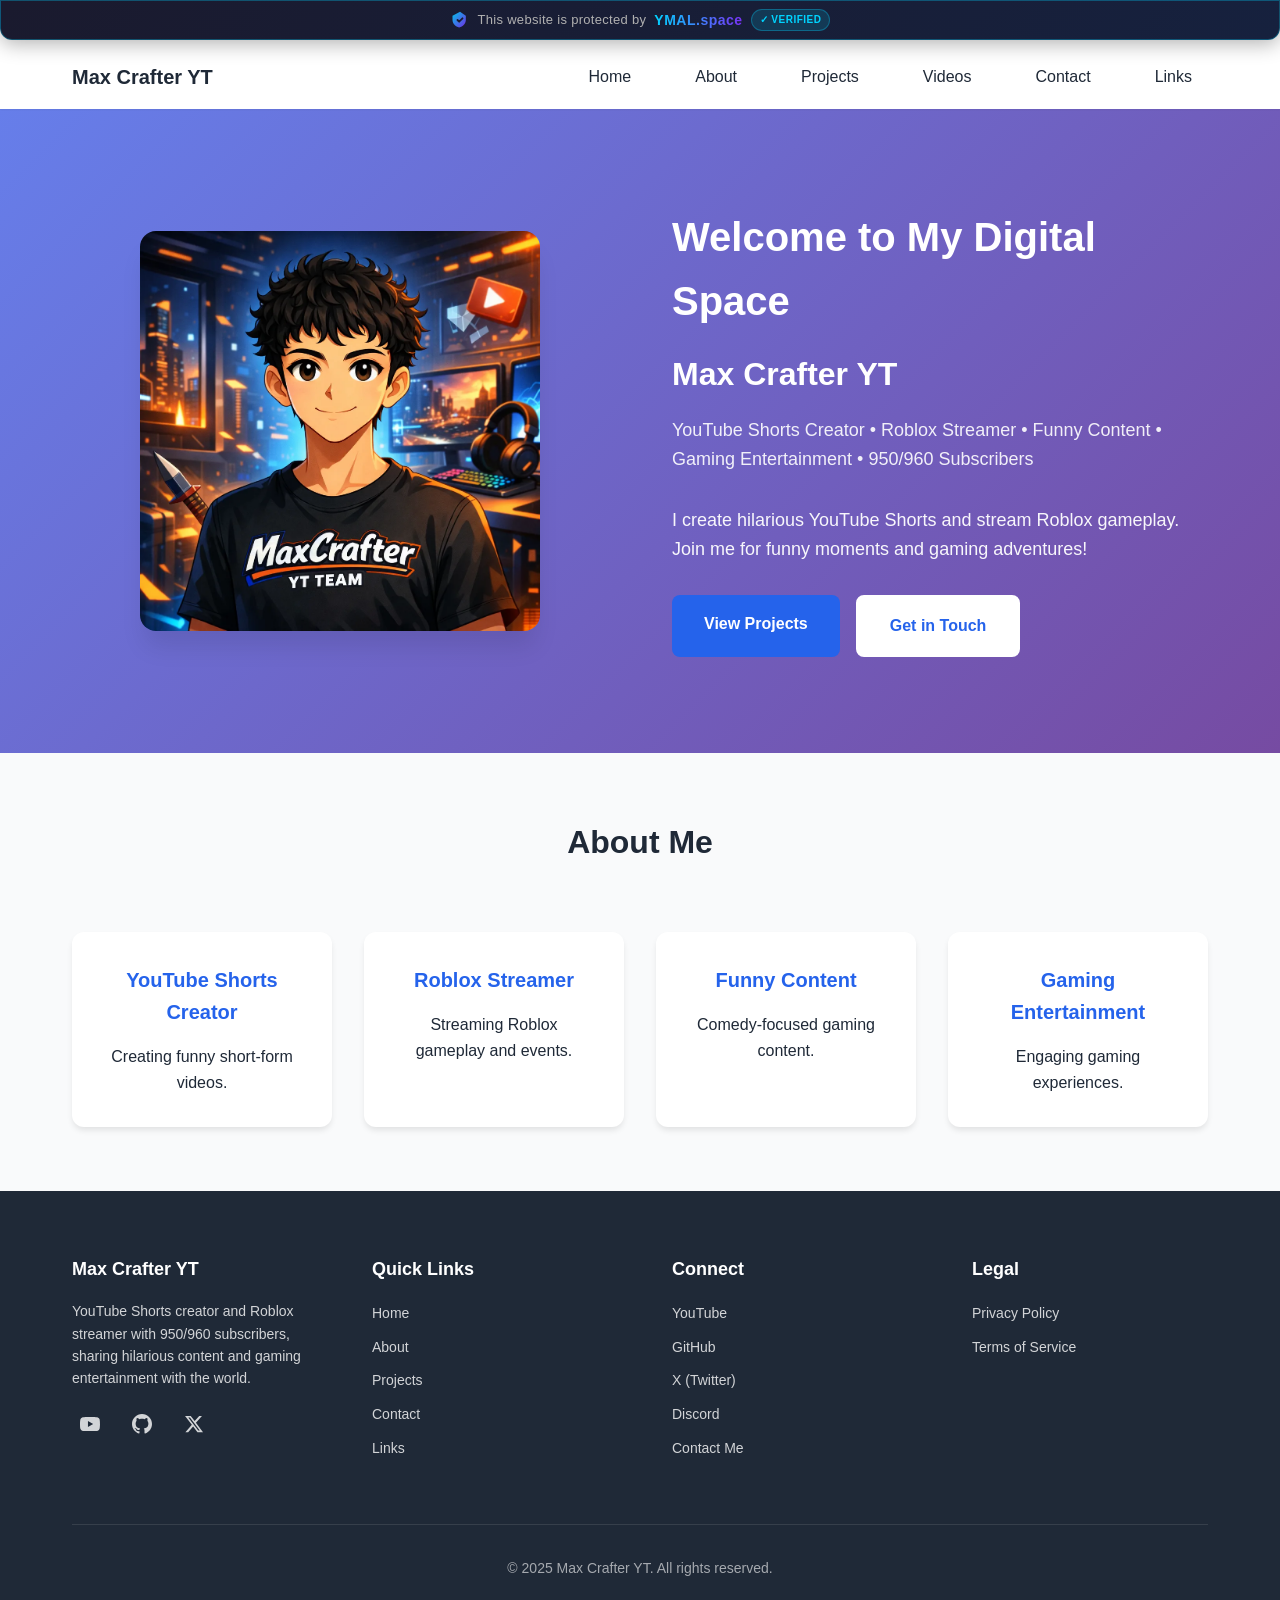
==== index.html @ dedc2a56 "Update index.html" ====
<!DOCTYPE html>
<html lang="en">
<head>
    <meta charset="UTF-8">
    <meta name="viewport" content="width=device-width, initial-scale=1.0">
    
    <title>Max Crafter YT - YouTube Shorts Creator & Roblox Streamer</title>
    <meta name="description" content="Max Crafter YT is a funny YouTube Shorts creator and Roblox streamer with 950/960 subscribers. Discover hilarious content, gaming streams, and digital entertainment.">
    <meta name="author" content="Max Crafter YT">
    <meta name="robots" content="index, follow">
    
    <link rel="canonical" href="https://maxyt2025.github.io/">
    
    <meta property="og:type" content="website">
    <meta property="og:url" content="https://maxyt2025.github.io/">
    <meta property="og:title" content="Max Crafter YT - YouTube Shorts Creator & Roblox Streamer">
    <meta property="og:description" content="Max Crafter YT is a funny YouTube Shorts creator and Roblox streamer with 950/960 subscribers. Discover hilarious content, gaming streams, and digital entertainment.">
    <meta property="og:image" content="https://maxyt2025.github.io/assets/profile.jpg">
    <meta property="og:image:width" content="1200">
    <meta property="og:image:height" content="630">
    <meta property="og:site_name" content="Max Crafter YT">
    
    <meta name="twitter:card" content="summary_large_image">
    <meta name="twitter:url" content="https://maxyt2025.github.io/">
    <meta name="twitter:title" content="Max Crafter YT - YouTube Shorts Creator & Roblox Streamer">
    <meta name="twitter:description" content="Max Crafter YT is a funny YouTube Shorts creator and Roblox streamer with 950/960 subscribers. Discover hilarious content, gaming streams, and digital entertainment.">
    <meta name="twitter:image" content="https://maxyt2025.github.io/assets/twitter-image.jpg">
    <meta name="twitter:site" content="@max-yt2025">
    
    <link rel="icon" type="image/x-icon" href="favicon/favicon.ico">
    <link rel="stylesheet" href="css/styles.css">

    <script async src="https://pagead2.googlesyndication.com/pagead/js/adsbygoogle.js?client=ca-pub-3309273645696464"
     crossorigin="anonymous"></script>
    
    <!-- YMAL Banner CSS -->
    <style>
        /* YMAL Banner Styles */
        .ymal-banner {
            background: linear-gradient(135deg, #1a1a2e 0%, #16213e 100%);
            border: 1px solid rgba(0, 212, 255, 0.3);
            border-radius: 0 0 12px 12px;
            padding: 8px 20px;
            display: flex;
            justify-content: center;
            align-items: center;
            gap: 8px;
            box-shadow: 0 4px 20px rgba(0, 0, 0, 0.3);
            backdrop-filter: blur(10px);
            width: 100%;
            position: fixed;
            top: 0;
            left: 0;
            z-index: 10000;
        }
        
        .ymal-banner:hover {
            border-color: rgba(0, 212, 255, 0.6);
            box-shadow: 0 4px 25px rgba(0, 212, 255, 0.15);
        }
        
        .shield-icon {
            width: 20px;
            height: 20px;
            flex-shrink: 0;
        }
        
        .banner-text {
            color: #b0b0b0;
            font-size: 13px;
            font-weight: 500;
            letter-spacing: 0.3px;
            white-space: nowrap;
        }
        
        .banner-brand {
            background: linear-gradient(90deg, #00d4ff, #7b2ff7);
            -webkit-background-clip: text;
            -webkit-text-fill-color: transparent;
            background-clip: text;
            font-weight: 700;
            font-size: 14px;
            letter-spacing: 0.5px;
            white-space: nowrap;
            cursor: pointer;
            text-decoration: none;
        }
        
        .banner-brand:hover {
            background: linear-gradient(90deg, #33ddff, #9b4fff);
            -webkit-background-clip: text;
            -webkit-text-fill-color: transparent;
            background-clip: text;
        }
        
        .verified-badge {
            background: rgba(0, 212, 255, 0.15);
            border: 1px solid rgba(0, 212, 255, 0.3);
            border-radius: 12px;
            padding: 2px 8px;
            font-size: 10px;
            color: #00d4ff;
            font-weight: 600;
            letter-spacing: 0.5px;
            white-space: nowrap;
        }
        
        /* Push body content down to make room for fixed banner */
        body {
            padding-top: 45px;
        }
        
        /* Responsive adjustments */
        @media (max-width: 480px) {
            .ymal-banner {
                padding: 6px 12px;
                gap: 6px;
                border-radius: 0 0 8px 8px;
            }
            .banner-text {
                font-size: 11px;
            }
            .banner-brand {
                font-size: 12px;
            }
            .verified-badge {
                font-size: 9px;
                padding: 2px 6px;
            }
            .shield-icon {
                width: 18px;
                height: 18px;
            }
            body {
                padding-top: 38px;
            }
        }
    </style>
</head>

<body>
    <!-- YMAL Banner -->
    <div class="ymal-banner">
        <!-- Shield Icon -->
        <svg class="shield-icon" viewBox="0 0 24 24" fill="none" xmlns="http://www.w3.org/2000/svg">
            <defs>
                <linearGradient id="shieldGrad" x1="0%" y1="0%" x2="100%" y2="100%">
                    <stop offset="0%" style="stop-color:#00d4ff;stop-opacity:1" />
                    <stop offset="100%" style="stop-color:#7b2ff7;stop-opacity:1" />
                </linearGradient>
            </defs>
            <path d="M12 2L3 7V12C3 16.4183 6.58172 20 11 21C15.4183 20 19 16.4183 19 12V7L12 2Z" 
                  fill="url(#shieldGrad)" opacity="0.9"/>
            <path d="M9 12L11 14L15 10" stroke="#1a1a2e" stroke-width="2.2" stroke-linecap="round" stroke-linejoin="round"/>
        </svg>
        
        <!-- Text -->
        <span class="banner-text">This website is protected by</span>
        
        <!-- Brand -->
        <a href="https://github.com/max-yt2025/portected-by-ymal-banner" target="_blank" class="banner-brand">
            YMAL.space
        </a>
        
        <!-- Verified Badge -->
        <span class="verified-badge">✓ VERIFIED</span>
    </div>
    
<nav class="navbar">
    <div class="container">
        <div class="nav-brand">
            <a href="/">Max Crafter YT</a>
        </div>

        <button class="nav-toggle" id="navToggle" aria-label="Toggle navigation">
            <span></span>
            <span></span>
            <span></span>
        </button>

        <ul class="nav-menu" id="navMenu">
            <li><a href="/" class="active">Home</a></li>
            <li><a href="/about.html">About</a></li>
            <li><a href="/projects.html">Projects</a></li>
            <li><a href="/videos.html">Videos</a></li>
            <li><a href="/contact.html">Contact</a></li>
            <li><a href="/links.html">Links</a></li>
        </ul>
    </div>
</nav>

<header class="hero">
    <div class="container">
        <div class="hero-content">
            <div class="hero-image">
                <img src="assets/profile.jpg" alt="Max Crafter YT Profile" width="400" height="400">
            </div>

            <div class="hero-text">
                <h1>Welcome to My Digital Space</h1>
                <h2>Max Crafter YT</h2>
                <p class="hero-tagline">YouTube Shorts Creator • Roblox Streamer • Funny Content • Gaming Entertainment • 950/960 Subscribers</p>
                <p class="hero-description">
                    I create hilarious YouTube Shorts and stream Roblox gameplay. Join me for funny moments and gaming adventures!
                </p>

                <div class="hero-buttons">
                    <a href="/projects.html" class="btn btn-primary">View Projects</a>
                    <a href="/contact.html" class="btn btn-secondary">Get in Touch</a>
                </div>
            </div>
        </div>
    </div>
</header>

<!-- About Preview Section -->
<section class="section about-preview">
    <div class="container">
        <h2>About Me</h2>

        <div class="about-grid">
            <div class="about-card">
                <h3>YouTube Shorts Creator</h3>
                <p>Creating funny short-form videos.</p>
            </div>

            <div class="about-card">
                <h3>Roblox Streamer</h3>
                <p>Streaming Roblox gameplay and events.</p>
            </div>

            <div class="about-card">
                <h3>Funny Content</h3>
                <p>Comedy-focused gaming content.</p>
            </div>

            <div class="about-card">
                <h3>Gaming Entertainment</h3>
                <p>Engaging gaming experiences.</p>
            </div>
        </div>
    </div>
</section>

    <audio id="bgmusic" loop>
    <source src="music.mp3" type="audio/mpeg">
     </audio>
    
    <!-- Footer -->
    <footer class="footer">
        <div class="container">
            <div class="footer-content">
                <div class="footer-section">
                    <h4>Max Crafter YT</h4>
                    <p>YouTube Shorts creator and Roblox streamer with 950/960 subscribers, sharing hilarious content and gaming entertainment with the world.</p>
                    <div class="footer-social">
                        <a href="https://youtube.com/@max-yt2025" target="_blank" rel="noopener noreferrer" aria-label="YouTube">
                            <svg viewBox="0 0 24 24" width="20" height="20" fill="currentColor">
                                <path d="M23.498 6.186a3.016 3.016 0 0 0-2.122-2.136C19.505 3.545 12 3.545 12 3.545s-7.505 0-9.377.505A3.017 3.017 0 0 0 .502 6.186C0 8.07 0 12 0 12s0 3.93.502 5.814a3.016 3.016 0 0 0 2.122 2.136c1.871.505 9.376.505 9.376.505s7.505 0 9.377-.505a3.015 3.015 0 0 0 2.122-2.136C24 15.93 24 12 24 12s0-3.93-.502-5.814zM9.545 15.568V8.432L15.818 12l-6.273 3.568z"/>
                            </svg>
                        </a>
                        <a href="https://github.com/max-yt2025" target="_blank" rel="noopener noreferrer" aria-label="GitHub">
                            <svg viewBox="0 0 24 24" width="20" height="20" fill="currentColor">
                                <path d="M12 0c-6.626 0-12 5.373-12 12 0 5.302 3.438 9.8 8.207 11.387.599.111.793-.261.793-.577v-2.234c-3.338.726-4.033-1.416-4.033-1.416-.546-1.387-1.333-1.756-1.333-1.756-1.089-.745.083-.729.083-.729 1.205.084 1.839 1.237 1.839 1.237 1.07 1.834 2.807 1.304 3.492.997.107-.775.418-1.305.762-1.604-2.665-.305-5.467-1.334-5.467-5.931 0-1.311.469-2.381 1.236-3.221-.124-.303-.535-1.524.117-3.176 0 0 1.008-.322 3.301 1.23.957-.266 1.983-.399 3.003-.404 1.02.005 2.047.138 3.006.404 2.291-1.552 3.297-1.23 3.297-1.23.653 1.653.242 2.874.118 3.176.77.84 1.235 1.911 1.235 3.221 0 4.609-2.807 5.624-5.479 5.921.43.372.823 1.102.823 2.222v3.293c0 .319.192.694.801.576 4.765-1.589 8.199-6.086 8.199-11.386 0-6.627-5.373-12-12-12z"/>
                            </svg>
                        </a>
                        <a href="https://twitter.com/max-yt2025" target="_blank" rel="noopener noreferrer" aria-label="X (Twitter)">
                            <svg viewBox="0 0 24 24" width="20" height="20" fill="currentColor">
                                <path d="M18.244 2.25h3.308l-7.227 8.26 8.502 11.24H16.17l-5.214-6.817L4.99 21.75H1.68l7.73-8.835L1.254 2.25H8.08l4.713 6.231zm-1.161 17.52h1.833L7.084 4.126H5.117z"/>
                            </svg>
                        </a>
                    </div>
                </div>
                <div class="footer-section">
                    <h4>Quick Links</h4>
                    <ul>
                        <li><a href="/">Home</a></li>
                        <li><a href="/about.html">About</a></li>
                        <li><a href="/projects.html">Projects</a></li>
                        <li><a href="/contact.html">Contact</a></li>
                        <li><a href="/links.html">Links</a></li>
                    </ul>
                </div>
                <div class="footer-section">
                    <h4>Connect</h4>
                    <ul>
                        <li><a href="https://youtube.com/@max-yt2025" target="_blank" rel="noopener noreferrer">YouTube</a></li>
                        <li><a href="https://github.com/max-yt2025" target="_blank" rel="noopener noreferrer">GitHub</a></li>
                        <li><a href="https://twitter.com/max_yt2025" target="_blank" rel="noopener noreferrer">X (Twitter)</a></li>
                        <li><a href="/discord.html" target="_blank" rel="noopener noreferrer">Discord</a></li>
                        <li><a href="/contact.html">Contact Me</a></li>
                    </ul>
                </div>
                <div class="footer-section">
                    <h4>Legal</h4>
                    <ul>
                        <li><a href="/privacy.html">Privacy Policy</a></li>
                        <li><a href="/terms.html">Terms of Service</a></li>
                    </ul>
                </div>
            </div>
            <div class="footer-bottom">
                <p>&copy; 2025 Max Crafter YT. All rights reserved.</p>
            </div>
        </div>
    </footer>

<script src="js/script.js"></script>
    <script>
document.addEventListener("click", () => {
    document.getElementById("bgmusic").play();
}, { once: true });
</script>

</body>
</html>
---- css/styles.css ----
/* ===================================
   CSS Reset and Base Styles
   =================================== */

* {
    margin: 0;
    padding: 0;
    box-sizing: border-box;
}

:root {
    /* Color Palette */
    --primary-color: #2563eb;
    --primary-dark: #1e40af;
    --secondary-color: #10b981;
    --accent-color: #f59e0b;
    --text-dark: #1f2937;
    --text-light: #6b7280;
    --text-white: #ffffff;
    --bg-light: #f9fafb;
    --bg-white: #ffffff;
    --border-color: #e5e7eb;
    --shadow-sm: 0 1px 2px 0 rgba(0, 0, 0, 0.05);
    --shadow-md: 0 4px 6px -1px rgba(0, 0, 0, 0.1);
    --shadow-lg: 0 10px 15px -3px rgba(0, 0, 0, 0.1);
    --shadow-xl: 0 20px 25px -5px rgba(0, 0, 0, 0.1);
    
    /* Spacing */
    --container-width: 1200px;
    --spacing-xs: 0.5rem;
    --spacing-sm: 1rem;
    --spacing-md: 2rem;
    --spacing-lg: 4rem;
    --spacing-xl: 6rem;
    
    /* Typography */
    --font-family: -apple-system, BlinkMacSystemFont, 'Segoe UI', Roboto, 'Helvetica Neue', Arial, sans-serif;
    --font-size-sm: 0.875rem;
    --font-size-base: 1rem;
    --font-size-lg: 1.125rem;
    --font-size-xl: 1.25rem;
    --font-size-2xl: 1.5rem;
    --font-size-3xl: 2rem;
    --font-size-4xl: 2.5rem;
    
    /* Border Radius */
    --radius-sm: 0.375rem;
    --radius-md: 0.5rem;
    --radius-lg: 0.75rem;
    --radius-xl: 1rem;
    
    /* Transitions */
    --transition-fast: 0.15s ease;
    --transition-base: 0.3s ease;
    --transition-slow: 0.5s ease;
}

html {
    scroll-behavior: smooth;
}

body {
    font-family: var(--font-family);
    font-size: var(--font-size-base);
    line-height: 1.6;
    color: var(--text-dark);
    background-color: var(--bg-white);
}

img {
    max-width: 100%;
    height: auto;
    display: block;
}

a {
    color: var(--primary-color);
    text-decoration: none;
    transition: color var(--transition-fast);
}

a:hover {
    color: var(--primary-dark);
}

ul {
    list-style: none;
}

/* ===================================
   Layout & Container
   =================================== */

.container {
    width: 100%;
    max-width: var(--container-width);
    margin: 0 auto;
    padding: 0 var(--spacing-md);
}

/* ===================================
   Navigation
   =================================== */

.navbar {
    background-color: var(--bg-white);
    box-shadow: var(--shadow-sm);
    position: sticky;
    top: 0;
    z-index: 1000;
}

.navbar .container {
    display: flex;
    justify-content: space-between;
    align-items: center;
    padding: var(--spacing-sm) var(--spacing-md);
}

.nav-brand a {
    font-size: var(--font-size-xl);
    font-weight: 700;
    color: var(--text-dark);
    transition: color var(--transition-fast);
}

.nav-brand a:hover {
    color: var(--primary-color);
}

.nav-menu {
    display: flex;
    gap: var(--spacing-md);
    align-items: center;
}

.nav-menu a {
    color: var(--text-dark);
    font-weight: 500;
    padding: var(--spacing-xs) var(--spacing-sm);
    border-radius: var(--radius-sm);
    transition: all var(--transition-fast);
}

.nav-menu a:hover,
.nav-menu a.active {
    color: var(--primary-color);
    background-color: var(--bg-light);
}

.nav-toggle {
    display: none;
    flex-direction: column;
    gap: 4px;
    background: none;
    border: none;
    cursor: pointer;
    padding: var(--spacing-xs);
}

.nav-toggle span {
    width: 24px;
    height: 2px;
    background-color: var(--text-dark);
    transition: all var(--transition-base);
}

/* ===================================
   Hero Section
   =================================== */

.hero {
    background: linear-gradient(135deg, #667eea 0%, #764ba2 100%);
    color: var(--text-white);
    padding: var(--spacing-xl) 0;
}

.hero-content {
    display: grid;
    grid-template-columns: 1fr 1fr;
    gap: var(--spacing-lg);
    align-items: center;
}

.hero-image img {
    border-radius: var(--radius-xl);
    box-shadow: var(--shadow-xl);
    margin: 0 auto;
}

.hero-text h1 {
    font-size: var(--font-size-4xl);
    margin-bottom: var(--spacing-sm);
    font-weight: 800;
}

.hero-text h2 {
    font-size: var(--font-size-3xl);
    margin-bottom: var(--spacing-sm);
    font-weight: 600;
}

.hero-tagline {
    font-size: var(--font-size-lg);
    margin-bottom: var(--spacing-md);
    opacity: 0.9;
}

.hero-description {
    font-size: var(--font-size-lg);
    margin-bottom: var(--spacing-md);
    opacity: 0.95;
}

.hero-social {
    display: flex;
    gap: var(--spacing-sm);
    margin-bottom: var(--spacing-md);
}

.hero-social a {
    color: var(--text-white);
    background-color: rgba(255, 255, 255, 0.2);
    padding: var(--spacing-sm);
    border-radius: var(--radius-md);
    transition: all var(--transition-fast);
}

.hero-social a:hover {
    background-color: rgba(255, 255, 255, 0.3);
    transform: translateY(-2px);
}

.hero-buttons {
    display: flex;
    gap: var(--spacing-sm);
}

/* ===================================
   Buttons
   =================================== */

.btn {
    display: inline-block;
    padding: var(--spacing-sm) var(--spacing-md);
    font-size: var(--font-size-base);
    font-weight: 600;
    text-align: center;
    border: none;
    border-radius: var(--radius-md);
    cursor: pointer;
    transition: all var(--transition-fast);
}

.btn-primary {
    background-color: var(--primary-color);
    color: var(--text-white);
}

.btn-primary:hover {
    background-color: var(--primary-dark);
    transform: translateY(-2px);
    box-shadow: var(--shadow-md);
}

.btn-secondary {
    background-color: var(--text-white);
    color: var(--primary-color);
    border: 2px solid var(--text-white);
}

.btn-secondary:hover {
    background-color: rgba(255, 255, 255, 0.1);
    color: var(--text-white);
}

.btn-outline {
    background-color: transparent;
    color: var(--primary-color);
    border: 2px solid var(--primary-color);
}

.btn-outline:hover {
    background-color: var(--primary-color);
    color: var(--text-white);
}

/* ===================================
   Sections
   =================================== */

.section {
    padding: var(--spacing-lg) 0;
}

.section:nth-child(even) {
    background-color: var(--bg-light);
}

.section h2 {
    font-size: var(--font-size-3xl);
    text-align: center;
    margin-bottom: var(--spacing-lg);
    font-weight: 700;
}

.section-footer {
    text-align: center;
    margin-top: var(--spacing-lg);
}

/* ===================================
   About Preview
   =================================== */

.about-grid {
    display: grid;
    grid-template-columns: repeat(auto-fit, minmax(250px, 1fr));
    gap: var(--spacing-md);
}

.about-card {
    background-color: var(--bg-white);
    padding: var(--spacing-md);
    border-radius: var(--radius-lg);
    box-shadow: var(--shadow-md);
    text-align: center;
    transition: transform var(--transition-base);
}

.about-card:hover {
    transform: translateY(-4px);
    box-shadow: var(--shadow-lg);
}

.about-card h3 {
    font-size: var(--font-size-xl);
    margin-bottom: var(--spacing-sm);
    color: var(--primary-color);
}

/* ===================================
   Featured Projects
   =================================== */

.projects-grid {
    display: grid;
    grid-template-columns: repeat(auto-fit, minmax(300px, 1fr));
    gap: var(--spacing-md);
}

.project-card {
    background-color: var(--bg-white);
    border-radius: var(--radius-lg);
    overflow: hidden;
    box-shadow: var(--shadow-md);
    transition: transform var(--transition-base);
}

.project-card:hover {
    transform: translateY(-4px);
    box-shadow: var(--shadow-lg);
}

.project-image {
    height: 200px;
    overflow: hidden;
}

.project-image img {
    width: 100%;
    height: 100%;
    object-fit: cover;
}

.project-content {
    padding: var(--spacing-md);
}

.project-content h3 {
    font-size: var(--font-size-xl);
    margin-bottom: var(--spacing-sm);
    color: var(--text-dark);
}

.project-content p {
    color: var(--text-light);
    margin-bottom: var(--spacing-sm);
}

.project-tags {
    display: flex;
    flex-wrap: wrap;
    gap: var(--spacing-xs);
    margin-bottom: var(--spacing-sm);
}

.tag {
    background-color: var(--bg-light);
    color: var(--text-dark);
    padding: var(--spacing-xs) var(--spacing-sm);
    border-radius: var(--radius-sm);
    font-size: var(--font-size-sm);
    font-weight: 500;
}

.project-link {
    color: var(--primary-color);
    font-weight: 600;
    font-size: var(--font-size-sm);
}

.project-link:hover {
    color: var(--primary-dark);
}

.project-links {
    display: flex;
    gap: var(--spacing-sm);
    margin-top: var(--spacing-sm);
}

.project-links .btn {
    flex: 1;
    padding: var(--spacing-xs) var(--spacing-sm);
    font-size: var(--font-size-sm);
}

/* ===================================
   Latest Content
   =================================== */

.content-grid {
    display: grid;
    grid-template-columns: repeat(auto-fit, minmax(300px, 1fr));
    gap: var(--spacing-md);
}

.content-card {
    background-color: var(--bg-white);
    border-radius: var(--radius-lg);
    overflow: hidden;
    box-shadow: var(--shadow-md);
    transition: transform var(--transition-base);
}

.content-card:hover {
    transform: translateY(-4px);
    box-shadow: var(--shadow-lg);
}

.content-thumbnail {
    height: 180px;
    overflow: hidden;
}

.content-thumbnail img {
    width: 100%;
    height: 100%;
    object-fit: cover;
}

.content-info {
    padding: var(--spacing-md);
}

.content-type {
    display: inline-block;
    background-color: var(--primary-color);
    color: var(--text-white);
    padding: var(--spacing-xs) var(--spacing-sm);
    border-radius: var(--radius-sm);
    font-size: var(--font-size-sm);
    font-weight: 600;
    margin-bottom: var(--spacing-sm);
}

.content-info h3 {
    font-size: var(--font-size-lg);
    margin-bottom: var(--spacing-xs);
    color: var(--text-dark);
}

.content-info p {
    color: var(--text-light);
    margin-bottom: var(--spacing-sm);
    font-size: var(--font-size-sm);
}

.content-link {
    color: var(--primary-color);
    font-weight: 600;
    font-size: var(--font-size-sm);
}

/* ===================================
   Page Header
   =================================== */

.page-header {
    background: linear-gradient(135deg, #667eea 0%, #764ba2 100%);
    color: var(--text-white);
    text-align: center;
    padding: var(--spacing-lg) 0;
}

.page-header h1 {
    font-size: var(--font-size-4xl);
    margin-bottom: var(--spacing-sm);
    font-weight: 800;
}

.page-header p {
    font-size: var(--font-size-lg);
    opacity: 0.9;
}

/* ===================================
   About Page
   =================================== */

.about-layout {
    display: grid;
    grid-template-columns: 300px 1fr;
    gap: var(--spacing-lg);
}

.about-sidebar {
    display: flex;
    flex-direction: column;
    gap: var(--spacing-md);
}

.profile-card {
    background-color: var(--bg-white);
    padding: var(--spacing-md);
    border-radius: var(--radius-lg);
    box-shadow: var(--shadow-md);
    text-align: center;
}

.profile-card img {
    border-radius: var(--radius-lg);
    margin: 0 auto var(--spacing-sm);
}

.profile-card h2 {
    font-size: var(--font-size-2xl);
    margin-bottom: var(--spacing-xs);
}

.username {
    color: var(--text-light);
    font-size: var(--font-size-base);
    margin-bottom: var(--spacing-sm);
}

.profile-social {
    display: flex;
    justify-content: center;
    gap: var(--spacing-sm);
}

.profile-social a {
    color: var(--text-dark);
    padding: var(--spacing-sm);
    border-radius: var(--radius-sm);
    transition: all var(--transition-fast);
}

.profile-social a:hover {
    background-color: var(--bg-light);
    color: var(--primary-color);
}

.info-card {
    background-color: var(--bg-white);
    padding: var(--spacing-md);
    border-radius: var(--radius-lg);
    box-shadow: var(--shadow-md);
}

.info-card h3 {
    font-size: var(--font-size-lg);
    margin-bottom: var(--spacing-sm);
    color: var(--primary-color);
}

.info-card ul li {
    padding: var(--spacing-xs) 0;
    border-bottom: 1px solid var(--border-color);
}

.info-card ul li:last-child {
    border-bottom: none;
}

.about-main {
    display: flex;
    flex-direction: column;
    gap: var(--spacing-lg);
}

.about-block h2 {
    font-size: var(--font-size-2xl);
    margin-bottom: var(--spacing-md);
    color: var(--text-dark);
}

.about-block p {
    color: var(--text-light);
    margin-bottom: var(--spacing-sm);
    line-height: 1.8;
}

.roles-grid {
    display: grid;
    grid-template-columns: repeat(auto-fit, minmax(250px, 1fr));
    gap: var(--spacing-md);
}

.role-item {
    background-color: var(--bg-white);
    padding: var(--spacing-md);
    border-radius: var(--radius-lg);
    box-shadow: var(--shadow-sm);
    border-left: 4px solid var(--primary-color);
}

.role-item h3 {
    font-size: var(--font-size-lg);
    margin-bottom: var(--spacing-sm);
    color: var(--text-dark);
}

.role-item p {
    color: var(--text-light);
    font-size: var(--font-size-sm);
}

.skills-section {
    display: flex;
    flex-direction: column;
    gap: var(--spacing-md);
}

.skills-section h3 {
    font-size: var(--font-size-lg);
    margin-bottom: var(--spacing-sm);
    color: var(--text-dark);
}

.skill-tags {
    display: flex;
    flex-wrap: wrap;
    gap: var(--spacing-xs);
}

.skill-tag {
    background-color: var(--bg-light);
    color: var(--text-dark);
    padding: var(--spacing-xs) var(--spacing-sm);
    border-radius: var(--radius-sm);
    font-size: var(--font-size-sm);
    font-weight: 500;
}

.values-grid {
    display: grid;
    grid-template-columns: repeat(auto-fit, minmax(250px, 1fr));
    gap: var(--spacing-md);
}

.value-item {
    background-color: var(--bg-white);
    padding: var(--spacing-md);
    border-radius: var(--radius-lg);
    box-shadow: var(--shadow-sm);
}

.value-item h3 {
    font-size: var(--font-size-lg);
    margin-bottom: var(--spacing-sm);
    color: var(--primary-color);
}

.value-item p {
    color: var(--text-light);
    font-size: var(--font-size-sm);
}

.cta-buttons {
    display: flex;
    gap: var(--spacing-sm);
}

/* ===================================
   Projects Page
   =================================== */

.filter-section {
    background-color: var(--bg-white);
    padding-bottom: 0;
}

.filter-buttons {
    display: flex;
    justify-content: center;
    gap: var(--spacing-sm);
    flex-wrap: wrap;
}

.filter-btn {
    padding: var(--spacing-sm) var(--spacing-md);
    font-size: var(--font-size-base);
    font-weight: 500;
    background-color: var(--bg-light);
    color: var(--text-dark);
    border: none;
    border-radius: var(--radius-md);
    cursor: pointer;
    transition: all var(--transition-fast);
}

.filter-btn:hover,
.filter-btn.active {
    background-color: var(--primary-color);
    color: var(--text-white);
}

/* ===================================
   Contact Page
   =================================== */

.contact-layout {
    display: grid;
    grid-template-columns: 1fr 1fr;
    gap: var(--spacing-lg);
}

.contact-info {
    background-color: var(--bg-white);
    padding: var(--spacing-md);
    border-radius: var(--radius-lg);
    box-shadow: var(--shadow-md);
}

.contact-info h2 {
    font-size: var(--font-size-2xl);
    margin-bottom: var(--spacing-md);
    color: var(--text-dark);
}

.contact-info p {
    color: var(--text-light);
    margin-bottom: var(--spacing-md);
}

.contact-methods {
    display: flex;
    flex-direction: column;
    gap: var(--spacing-md);
    margin-bottom: var(--spacing-md);
}

.contact-method {
    display: flex;
    gap: var(--spacing-sm);
    align-items: center;
}

.contact-icon {
    background-color: var(--primary-color);
    color: var(--text-white);
    padding: var(--spacing-sm);
    border-radius: var(--radius-md);
    display: flex;
    align-items: center;
    justify-content: center;
}

.contact-details h3 {
    font-size: var(--font-size-base);
    margin-bottom: var(--spacing-xs);
    color: var(--text-dark);
}

.contact-details p {
    margin-bottom: 0;
}

.response-time {
    background-color: var(--bg-light);
    padding: var(--spacing-sm);
    border-radius: var(--radius-md);
}

.response-time h3 {
    font-size: var(--font-size-base);
    margin-bottom: var(--spacing-xs);
    color: var(--text-dark);
}

.response-time p {
    margin-bottom: 0;
    font-size: var(--font-size-sm);
}

.contact-form-wrapper {
    background-color: var(--bg-white);
    padding: var(--spacing-md);
    border-radius: var(--radius-lg);
    box-shadow: var(--shadow-md);
}

.contact-form-wrapper h2 {
    font-size: var(--font-size-2xl);
    margin-bottom: var(--spacing-md);
    color: var(--text-dark);
}

.contact-form {
    display: flex;
    flex-direction: column;
    gap: var(--spacing-sm);
}

.form-group {
    display: flex;
    flex-direction: column;
}

.form-group label {
    font-size: var(--font-size-sm);
    font-weight: 600;
    margin-bottom: var(--spacing-xs);
    color: var(--text-dark);
}

.form-group input,
.form-group select,
.form-group textarea {
    padding: var(--spacing-sm);
    border: 1px solid var(--border-color);
    border-radius: var(--radius-md);
    font-size: var(--font-size-base);
    font-family: inherit;
    transition: border-color var(--transition-fast);
}

.form-group input:focus,
.form-group select:focus,
.form-group textarea:focus {
    outline: none;
    border-color: var(--primary-color);
}

.checkbox-group {
    flex-direction: row;
    align-items: flex-start;
    gap: var(--spacing-xs);
}

.checkbox-group input[type="checkbox"] {
    margin-top: 4px;
}

.checkbox-group label {
    margin-bottom: 0;
    font-weight: 400;
}

.form-status {
    margin-top: var(--spacing-sm);
    padding: var(--spacing-sm);
    border-radius: var(--radius-md);
    font-weight: 500;
    display: none;
}

.form-status.success {
    background-color: #d1fae5;
    color: #065f46;
    display: block;
}

.form-status.error {
    background-color: #fee2e2;
    color: #991b1b;
    display: block;
}

/* ===================================
   Social Section
   =================================== */

.social-section {
    background-color: var(--bg-white);
}

.social-links-grid {
    display: grid;
    grid-template-columns: repeat(auto-fit, minmax(250px, 1fr));
    gap: var(--spacing-md);
}

.social-card {
    background-color: var(--bg-white);
    padding: var(--spacing-lg);
    border-radius: var(--radius-lg);
    box-shadow: var(--shadow-md);
    text-align: center;
    display: flex;
    flex-direction: column;
    align-items: center;
    gap: var(--spacing-sm);
    transition: transform var(--transition-base);
}

.social-card:hover {
    transform: translateY(-4px);
    box-shadow: var(--shadow-lg);
}

.social-card.youtube {
    border-top: 4px solid #ff0000;
}

.social-card.github {
    border-top: 4px solid #333;
}

.social-card.twitter {
    border-top: 4px solid #000;
}

.social-card h3 {
    font-size: var(--font-size-lg);
    color: var(--text-dark);
}

.social-card p {
    color: var(--text-light);
    font-size: var(--font-size-sm);
}

/* ===================================
   FAQ Section
   =================================== */

.faq-section {
    background-color: var(--bg-white);
}

.faq-list {
    display: flex;
    flex-direction: column;
    gap: var(--spacing-md);
}

.faq-item {
    background-color: var(--bg-white);
    padding: var(--spacing-md);
    border-radius: var(--radius-lg);
    box-shadow: var(--shadow-sm);
}

.faq-item h3 {
    font-size: var(--font-size-lg);
    margin-bottom: var(--spacing-sm);
    color: var(--text-dark);
}

.faq-item p {
    color: var(--text-light);
    font-size: var(--font-size-sm);
}

/* ===================================
   Links Page
   =================================== */

.links-page {
    background: linear-gradient(135deg, #667eea 0%, #764ba2 100%);
    min-height: 100vh;
}

.links-header {
    padding: var(--spacing-lg) 0;
    text-align: center;
}

.profile-section {
    display: flex;
    flex-direction: column;
    align-items: center;
    gap: var(--spacing-sm);
}

.profile-section img {
    border-radius: 50%;
    margin-bottom: var(--spacing-sm);
    box-shadow: var(--shadow-lg);
}

.links-header h1 {
    font-size: var(--font-size-3xl);
    color: var(--text-white);
    font-weight: 800;
}

.handle {
    color: rgba(255, 255, 255, 0.9);
    font-size: var(--font-size-lg);
}

.bio {
    color: rgba(255, 255, 255, 0.8);
    text-align: center;
    max-width: 600px;
}

.links-section {
    padding: var(--spacing-md) 0 var(--spacing-xl);
}

.links-container {
    max-width: 600px;
    margin: 0 auto;
}

.link-group {
    margin-bottom: var(--spacing-lg);
}

.link-group h2 {
    font-size: var(--font-size-lg);
    color: var(--text-white);
    margin-bottom: var(--spacing-md);
    font-weight: 600;
}

.link-card {
    background-color: var(--bg-white);
    padding: var(--spacing-sm) var(--spacing-md);
    border-radius: var(--radius-md);
    margin-bottom: var(--spacing-sm);
    display: flex;
    align-items: center;
    gap: var(--spacing-sm);
    box-shadow: var(--shadow-md);
    transition: transform var(--transition-fast);
}

.link-card:hover {
    transform: translateY(-2px);
    box-shadow: var(--shadow-lg);
}

.link-icon {
    flex-shrink: 0;
    width: 48px;
    height: 48px;
    display: flex;
    align-items: center;
    justify-content: center;
    border-radius: var(--radius-md);
    color: var(--text-white);
}

.youtube-icon {
    background-color: #ff0000;
}

.github-icon {
    background-color: #333;
}

.twitter-icon {
    background-color: #000;
}

.website-icon {
    background-color: var(--primary-color);
}

.about-icon {
    background-color: var(--secondary-color);
}

.projects-icon {
    background-color: var(--accent-color);
}

.contact-icon {
    background-color: #6366f1;
}

.featured-icon {
    background-color: #8b5cf6;
}

.discord-icon {
    background-color: #5865f2;
}

.link-content {
    flex-grow: 1;
}

.link-content h3 {
    font-size: var(--font-size-base);
    font-weight: 600;
    color: var(--text-dark);
}

.link-content p {
    font-size: var(--font-size-sm);
    color: var(--text-light);
}

.link-arrow {
    flex-shrink: 0;
    color: var(--text-light);
}

.primary-link {
    background-color: var(--bg-white);
}

.secondary-link {
    background-color: rgba(255, 255, 255, 0.95);
}

.featured-link {
    background-color: var(--bg-white);
}

.community-link {
    background-color: rgba(255, 255, 255, 0.95);
}

.links-footer {
    background-color: rgba(0, 0, 0, 0.2);
    padding: var(--spacing-md) 0;
    text-align: center;
}

.links-footer .container {
    display: flex;
    flex-direction: column;
    align-items: center;
    gap: var(--spacing-sm);
}

.links-footer .footer-social {
    display: flex;
    gap: var(--spacing-sm);
}

.links-footer .footer-social a {
    color: var(--text-white);
    background-color: rgba(255, 255, 255, 0.2);
    padding: var(--spacing-sm);
    border-radius: var(--radius-md);
    transition: all var(--transition-fast);
}

.links-footer .footer-social a:hover {
    background-color: rgba(255, 255, 255, 0.3);
}

.links-footer p {
    color: rgba(255, 255, 255, 0.8);
    font-size: var(--font-size-sm);
}

/* ===================================
   CTA Section
   =================================== */

.cta-section {
    background: linear-gradient(135deg, #667eea 0%, #764ba2 100%);
    color: var(--text-white);
}

.cta-content {
    text-align: center;
    max-width: 600px;
    margin: 0 auto;
}

.cta-content h2 {
    font-size: var(--font-size-3xl);
    margin-bottom: var(--spacing-sm);
}

.cta-content p {
    font-size: var(--font-size-lg);
    margin-bottom: var(--spacing-md);
    opacity: 0.95;
}

.cta-content .btn {
    background-color: var(--text-white);
    color: var(--primary-color);
}

.cta-content .btn:hover {
    background-color: var(--bg-light);
    color: var(--primary-dark);
}

/* ===================================
   Footer
   =================================== */

.footer {
    background-color: #1f2937;
    color: var(--text-white);
    padding: var(--spacing-lg) 0 var(--spacing-md);
}

.footer-content {
    display: grid;
    grid-template-columns: repeat(auto-fit, minmax(200px, 1fr));
    gap: var(--spacing-lg);
    margin-bottom: var(--spacing-lg);
}

.footer-section h4 {
    font-size: var(--font-size-lg);
    margin-bottom: var(--spacing-sm);
    font-weight: 600;
}

.footer-section p {
    color: rgba(255, 255, 255, 0.8);
    margin-bottom: var(--spacing-sm);
    font-size: var(--font-size-sm);
}

.footer-section ul {
    display: flex;
    flex-direction: column;
    gap: var(--spacing-xs);
}

.footer-section a {
    color: rgba(255, 255, 255, 0.8);
    font-size: var(--font-size-sm);
}

.footer-section a:hover {
    color: var(--text-white);
}

.footer-social {
    display: flex;
    gap: var(--spacing-sm);
}

.footer-social a {
    color: rgba(255, 255, 255, 0.8);
    padding: var(--spacing-xs);
    border-radius: var(--radius-sm);
    transition: all var(--transition-fast);
}

.footer-social a:hover {
    background-color: rgba(255, 255, 255, 0.1);
    color: var(--text-white);
}

.footer-bottom {
    border-top: 1px solid rgba(255, 255, 255, 0.1);
    padding-top: var(--spacing-md);
    text-align: center;
}

.footer-bottom p {
    color: rgba(255, 255, 255, 0.6);
    font-size: var(--font-size-sm);
}

/* ===================================
   Responsive Design
   =================================== */

@media (max-width: 968px) {
    .hero-content {
        grid-template-columns: 1fr;
        text-align: center;
    }
    
    .hero-image {
        order: -1;
    }
    
    .hero-social {
        justify-content: center;
    }
    
    .hero-buttons {
        justify-content: center;
    }
    
    .about-layout {
        grid-template-columns: 1fr;
    }
    
    .about-sidebar {
        max-width: 400px;
        margin: 0 auto;
    }
    
    .contact-layout {
        grid-template-columns: 1fr;
    }
    
    .footer-content {
        grid-template-columns: repeat(auto-fit, minmax(150px, 1fr));
    }
}

@media (max-width: 768px) {
    :root {
        --spacing-lg: 3rem;
        --spacing-xl: 4rem;
        --font-size-4xl: 2rem;
        --font-size-3xl: 1.75rem;
    }
    
    .nav-toggle {
        display: flex;
    }
    
    .nav-menu {
        position: absolute;
        top: 100%;
        left: 0;
        right: 0;
        background-color: var(--bg-white);
        flex-direction: column;
        padding: var(--spacing-md);
        box-shadow: var(--shadow-lg);
        display: none;
    }
    
    .nav-menu.active {
        display: flex;
    }
    
    .nav-menu li {
        width: 100%;
    }
    
    .nav-menu a {
        display: block;
        text-align: center;
        padding: var(--spacing-sm);
    }
    
    .about-grid,
    .projects-grid,
    .content-grid,
    .roles-grid,
    .values-grid,
    .social-links-grid {
        grid-template-columns: 1fr;
    }
    
    .filter-buttons {
        flex-direction: column;
        align-items: stretch;
    }
    
    .cta-buttons {
        flex-direction: column;
    }
    
    .link-card {
        flex-direction: column;
        text-align: center;
    }
    
    .link-icon {
        margin-bottom: var(--spacing-xs);
    }
}

@media (max-width: 480px) {
    .container {
        padding: 0 var(--spacing-sm);
    }
    
    :root {
        --spacing-md: 1.5rem;
        --font-size-2xl: 1.25rem;
        --font-size-xl: 1.125rem;
    }
    
    .hero-buttons {
        flex-direction: column;
    }
    
    .project-links {
        flex-direction: column;
    }
    
    .contact-methods {
        gap: var(--spacing-sm);
    }
    
    .contact-method {
        flex-direction: column;
        text-align: center;
    }
}

/* ===================================
   Legal Pages
   =================================== */

.legal-content {
    max-width: 800px;
    margin: 0 auto;
}

.legal-content h2 {
    font-size: var(--font-size-2xl);
    margin-bottom: var(--spacing-sm);
    margin-top: var(--spacing-lg);
    color: var(--text-dark);
}

.legal-content h2:first-of-type {
    margin-top: 0;
}

.legal-content h3 {
    font-size: var(--font-size-xl);
    margin-bottom: var(--spacing-xs);
    margin-top: var(--spacing-md);
    color: var(--text-dark);
}

.legal-content p {
    margin-bottom: var(--spacing-sm);
    color: var(--text-light);
    line-height: 1.8;
}

.legal-content ul {
    margin-bottom: var(--spacing-sm);
    margin-left: var(--spacing-md);
    color: var(--text-light);
}

.legal-content ul li {
    margin-bottom: var(--spacing-xs);
    padding-left: var(--spacing-sm);
}

.legal-content a {
    color: var(--primary-color);
    text-decoration: underline;
}

.legal-content a:hover {
    color: var(--primary-dark);
}

/* ===================================
   Accessibility
   =================================== */

@media (prefers-reduced-motion: reduce) {
    * {
        animation-duration: 0.01ms !important;
        animation-iteration-count: 1 !important;
        transition-duration: 0.01ms !important;
    }
}

/* Focus styles for accessibility */
a:focus,
button:focus,
input:focus,
select:focus,
textarea:focus {
    outline: 2px solid var(--primary-color);
    outline-offset: 2px;
}

/* Skip link for accessibility */
.skip-link {
    position: absolute;
    top: -40px;
    left: 0;
    background: var(--primary-color);
    color: white;
    padding: 8px;
    z-index: 100;
}

.skip-link:focus {
    top: 0;
}

.videos-page {
    padding: 120px 0 60px;
}

.video-section {
    margin-bottom: 60px;
}

.video-section h2 {
    margin-bottom: 25px;
}

.video-grid {
    display: grid;
    grid-template-columns: repeat(auto-fit, minmax(350px, 1fr));
    gap: 20px;
}

.video-grid iframe {
    width: 100%;
    aspect-ratio: 16 / 9;
    border: none;
    border-radius: 12px;
}

.subscribe-section {
    text-align: center;
    margin-top: 50px;
}

.loading {
    text-align: center;
    padding: 40px;
    font-size: 18px;
}

.projects-grid {
    display: grid;
    grid-template-columns: repeat(auto-fit, minmax(320px, 1fr));
    gap: 20px;
}


        .ymal-banner {
            background: linear-gradient(135deg, #1a1a2e 0%, #16213e 100%);
            border: 1px solid rgba(0, 212, 255, 0.3);
            border-radius: 0 0 12px 12px;
            padding: 10px 24px;
            display: inline-flex;
            align-items: center;
            gap: 10px;
            box-shadow: 0 4px 20px rgba(0, 0, 0, 0.3);
            backdrop-filter: blur(10px);
            max-width: 100%;
            transition: all 0.3s ease;
        }
        
        .ymal-banner:hover {
            border-color: rgba(0, 212, 255, 0.6);
            box-shadow: 0 4px 25px rgba(0, 212, 255, 0.15);
        }
        
        .shield-icon {
            width: 22px;
            height: 22px;
            flex-shrink: 0;
        }
        
        .banner-text {
            color: #b0b0b0;
            font-size: 13px;
            font-weight: 500;
            letter-spacing: 0.3px;
            white-space: nowrap;
        }
        
        .banner-brand {
            background: linear-gradient(90deg, #00d4ff, #7b2ff7);
            -webkit-background-clip: text;
            -webkit-text-fill-color: transparent;
            background-clip: text;
            font-weight: 700;
            font-size: 14px;
            letter-spacing: 0.5px;
            white-space: nowrap;
            cursor: pointer;
            text-decoration: none;
        }
        
        .banner-brand:hover {
            background: linear-gradient(90deg, #33ddff, #9b4fff);
            -webkit-background-clip: text;
            -webkit-text-fill-color: transparent;
            background-clip: text;
        }
        
        .verified-badge {
            background: rgba(0, 212, 255, 0.15);
            border: 1px solid rgba(0, 212, 255, 0.3);
            border-radius: 12px;
            padding: 3px 10px;
            font-size: 11px;
            color: #00d4ff;
            font-weight: 600;
            letter-spacing: 0.5px;
            white-space: nowrap;
        }
        
        @media (max-width: 480px) {
            .ymal-banner {
                padding: 8px 16px;
                gap: 6px;
                border-radius: 0 0 8px 8px;
            }
            .banner-text {
                font-size: 11px;
            }
            .banner-brand {
                font-size: 12px;
            }
            .verified-badge {
                font-size: 10px;
                padding: 2px 8px;
            }
        }
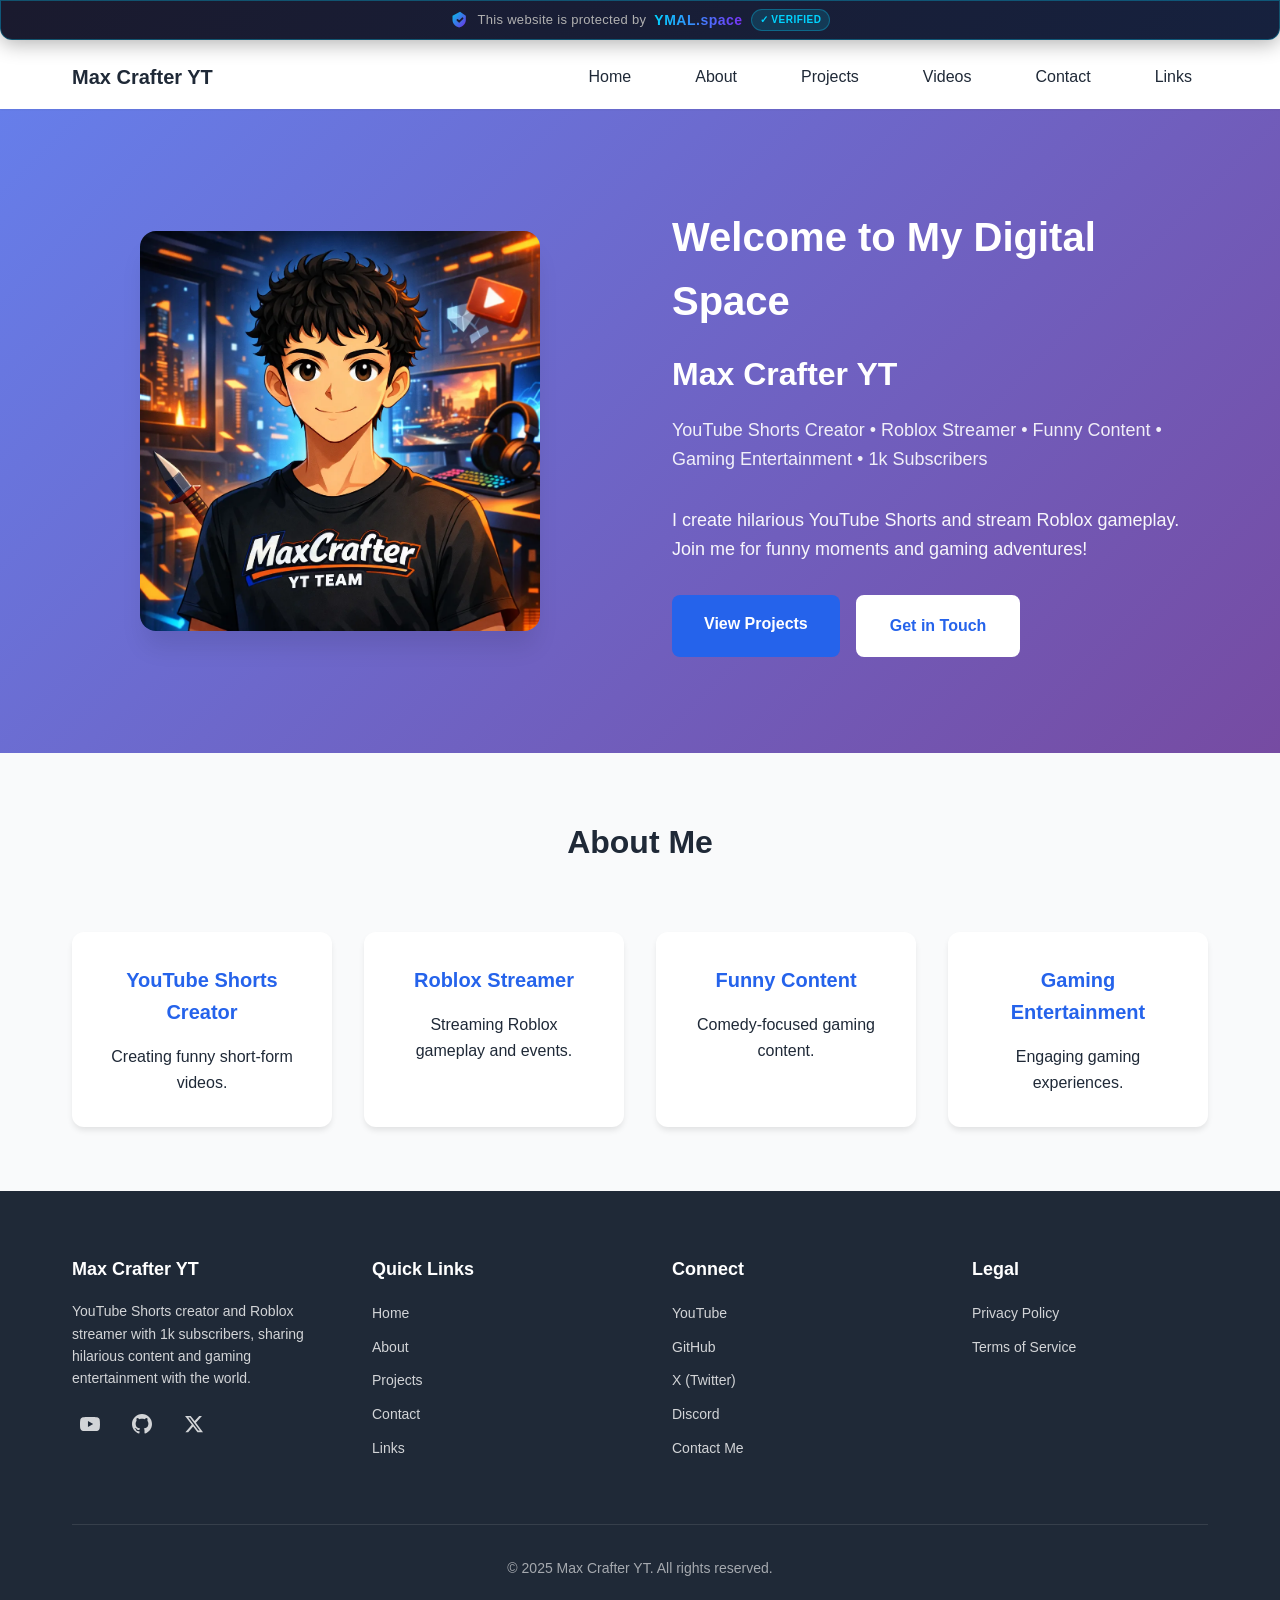
==== commit 1b9c8839: "Update subscriber count and links in index.html" ====
--- a/index.html
+++ b/index.html
@@ -5,26 +5,26 @@
     <meta name="viewport" content="width=device-width, initial-scale=1.0">
     
     <title>Max Crafter YT - YouTube Shorts Creator & Roblox Streamer</title>
-    <meta name="description" content="Max Crafter YT is a funny YouTube Shorts creator and Roblox streamer with 950/960 subscribers. Discover hilarious content, gaming streams, and digital entertainment.">
+    <meta name="description" content="Max Crafter YT is a funny YouTube Shorts creator and Roblox streamer with 1k subscribers. Discover hilarious content, gaming streams, and digital entertainment.">
     <meta name="author" content="Max Crafter YT">
     <meta name="robots" content="index, follow">
     
-    <link rel="canonical" href="https://maxyt2025.github.io/">
+    <link rel="canonical" href="https://max-yt2025.space/">
     
     <meta property="og:type" content="website">
-    <meta property="og:url" content="https://maxyt2025.github.io/">
+    <meta property="og:url" content="https://max-yt2025.space/">
     <meta property="og:title" content="Max Crafter YT - YouTube Shorts Creator & Roblox Streamer">
-    <meta property="og:description" content="Max Crafter YT is a funny YouTube Shorts creator and Roblox streamer with 950/960 subscribers. Discover hilarious content, gaming streams, and digital entertainment.">
-    <meta property="og:image" content="https://maxyt2025.github.io/assets/profile.jpg">
+    <meta property="og:description" content="Max Crafter YT is a funny YouTube Shorts creator and Roblox streamer with 1k subscribers. Discover hilarious content, gaming streams, and digital entertainment.">
+    <meta property="og:image" content="https://max-yt2025.space/assets/profile.jpg">
     <meta property="og:image:width" content="1200">
     <meta property="og:image:height" content="630">
     <meta property="og:site_name" content="Max Crafter YT">
     
     <meta name="twitter:card" content="summary_large_image">
-    <meta name="twitter:url" content="https://maxyt2025.github.io/">
+    <meta name="twitter:url" content="https://max-yt2025.space/">
     <meta name="twitter:title" content="Max Crafter YT - YouTube Shorts Creator & Roblox Streamer">
-    <meta name="twitter:description" content="Max Crafter YT is a funny YouTube Shorts creator and Roblox streamer with 950/960 subscribers. Discover hilarious content, gaming streams, and digital entertainment.">
-    <meta name="twitter:image" content="https://maxyt2025.github.io/assets/twitter-image.jpg">
+    <meta name="twitter:description" content="Max Crafter YT is a funny YouTube Shorts creator and Roblox streamer with 1k subscribers. Discover hilarious content, gaming streams, and digital entertainment.">
+    <meta name="twitter:image" content="https://max-yt2025.space/assets/twitter-image.jpg">
     <meta name="twitter:site" content="@max-yt2025">
     
     <link rel="icon" type="image/x-icon" href="favicon/favicon.ico">
@@ -199,7 +199,7 @@
             <div class="hero-text">
                 <h1>Welcome to My Digital Space</h1>
                 <h2>Max Crafter YT</h2>
-                <p class="hero-tagline">YouTube Shorts Creator • Roblox Streamer • Funny Content • Gaming Entertainment • 950/960 Subscribers</p>
+                <p class="hero-tagline">YouTube Shorts Creator • Roblox Streamer • Funny Content • Gaming Entertainment • 1k Subscribers</p>
                 <p class="hero-description">
                     I create hilarious YouTube Shorts and stream Roblox gameplay. Join me for funny moments and gaming adventures!
                 </p>
@@ -252,7 +252,7 @@
             <div class="footer-content">
                 <div class="footer-section">
                     <h4>Max Crafter YT</h4>
-                    <p>YouTube Shorts creator and Roblox streamer with 950/960 subscribers, sharing hilarious content and gaming entertainment with the world.</p>
+                    <p>YouTube Shorts creator and Roblox streamer with 1k subscribers, sharing hilarious content and gaming entertainment with the world.</p>
                     <div class="footer-social">
                         <a href="https://youtube.com/@max-yt2025" target="_blank" rel="noopener noreferrer" aria-label="YouTube">
                             <svg viewBox="0 0 24 24" width="20" height="20" fill="currentColor">
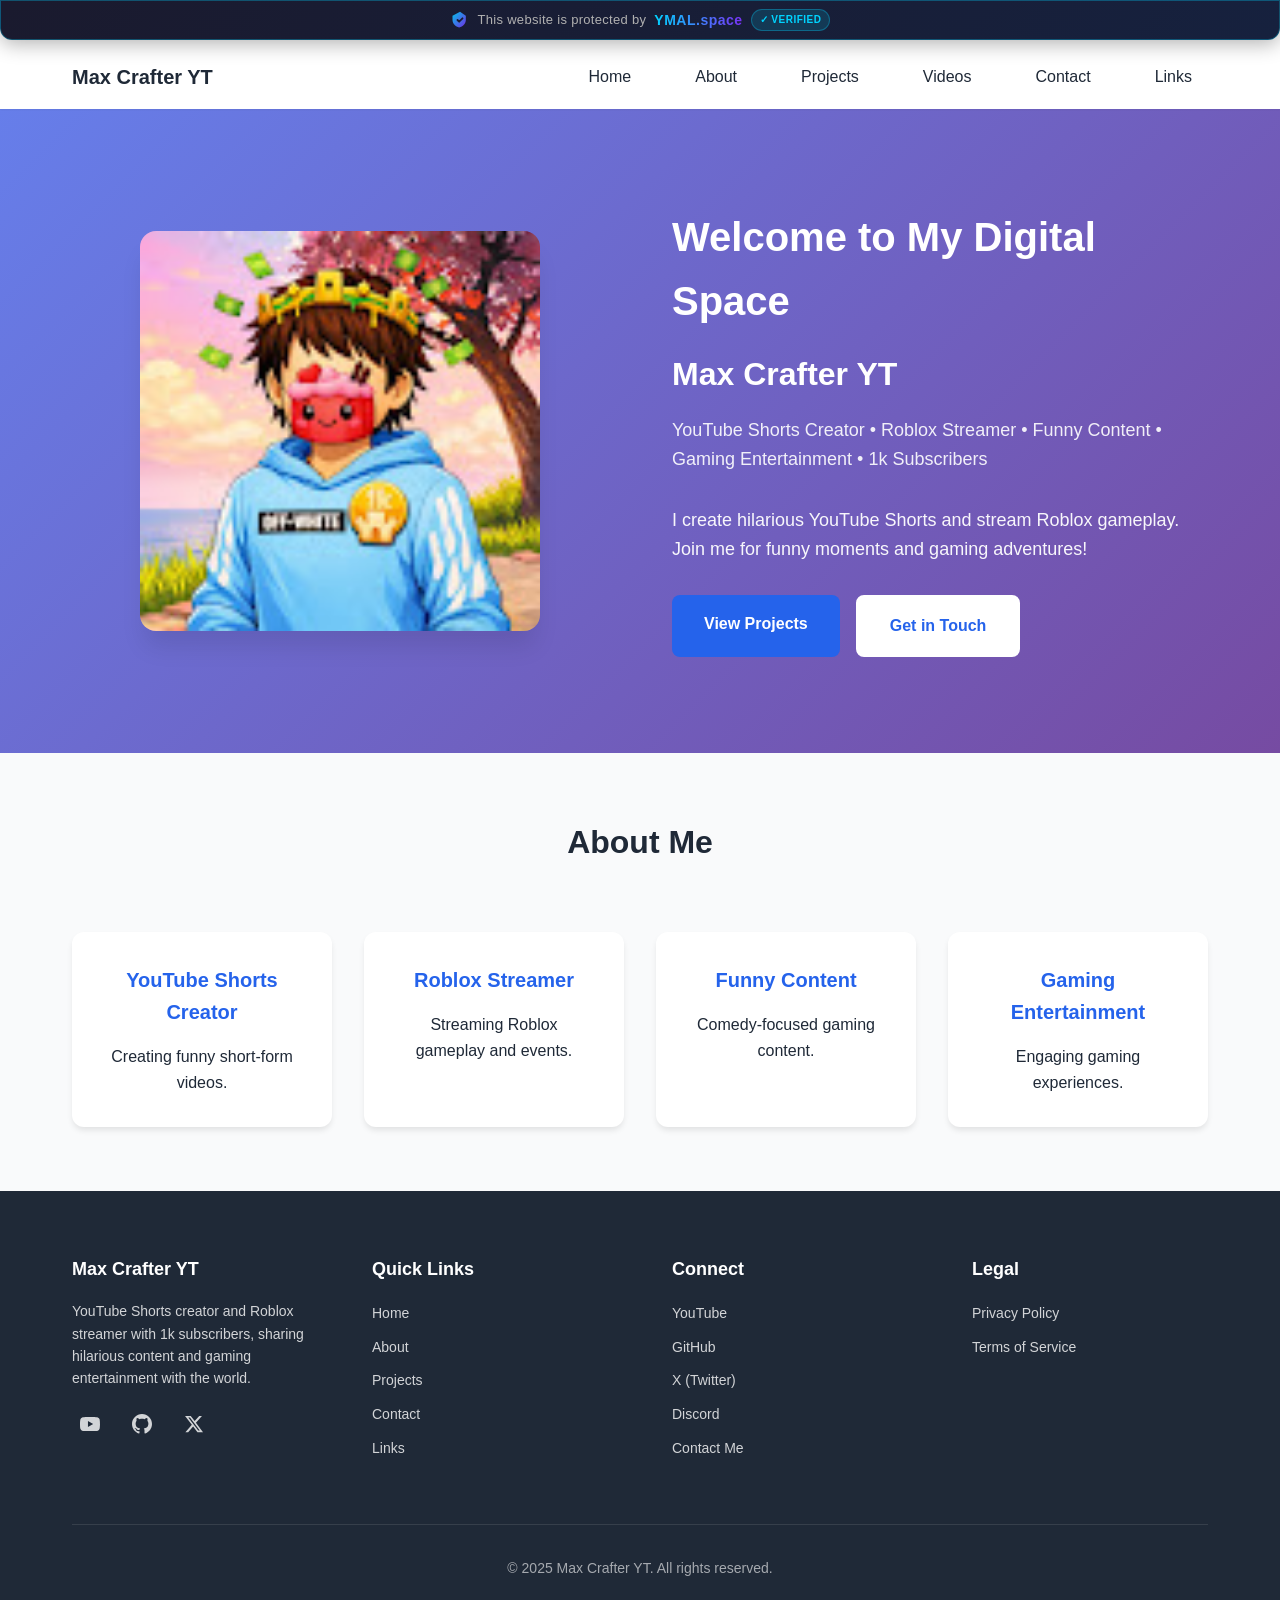
==== commit 7bef8f2b: "Update index.html" ====
--- a/index.html
+++ b/index.html
@@ -15,7 +15,7 @@
     <meta property="og:url" content="https://max-yt2025.space/">
     <meta property="og:title" content="Max Crafter YT - YouTube Shorts Creator & Roblox Streamer">
     <meta property="og:description" content="Max Crafter YT is a funny YouTube Shorts creator and Roblox streamer with 1k subscribers. Discover hilarious content, gaming streams, and digital entertainment.">
-    <meta property="og:image" content="https://max-yt2025.space/assets/profile.jpg">
+    <meta property="og:image" content="https://max-yt2025.space/assets/profile2.jpg">
     <meta property="og:image:width" content="1200">
     <meta property="og:image:height" content="630">
     <meta property="og:site_name" content="Max Crafter YT">
@@ -193,7 +193,7 @@
     <div class="container">
         <div class="hero-content">
             <div class="hero-image">
-                <img src="assets/profile.jpg" alt="Max Crafter YT Profile" width="400" height="400">
+                <img src="assets/profile2.jpg" alt="Max Crafter YT Profile" width="400" height="400">
             </div>
 
             <div class="hero-text">
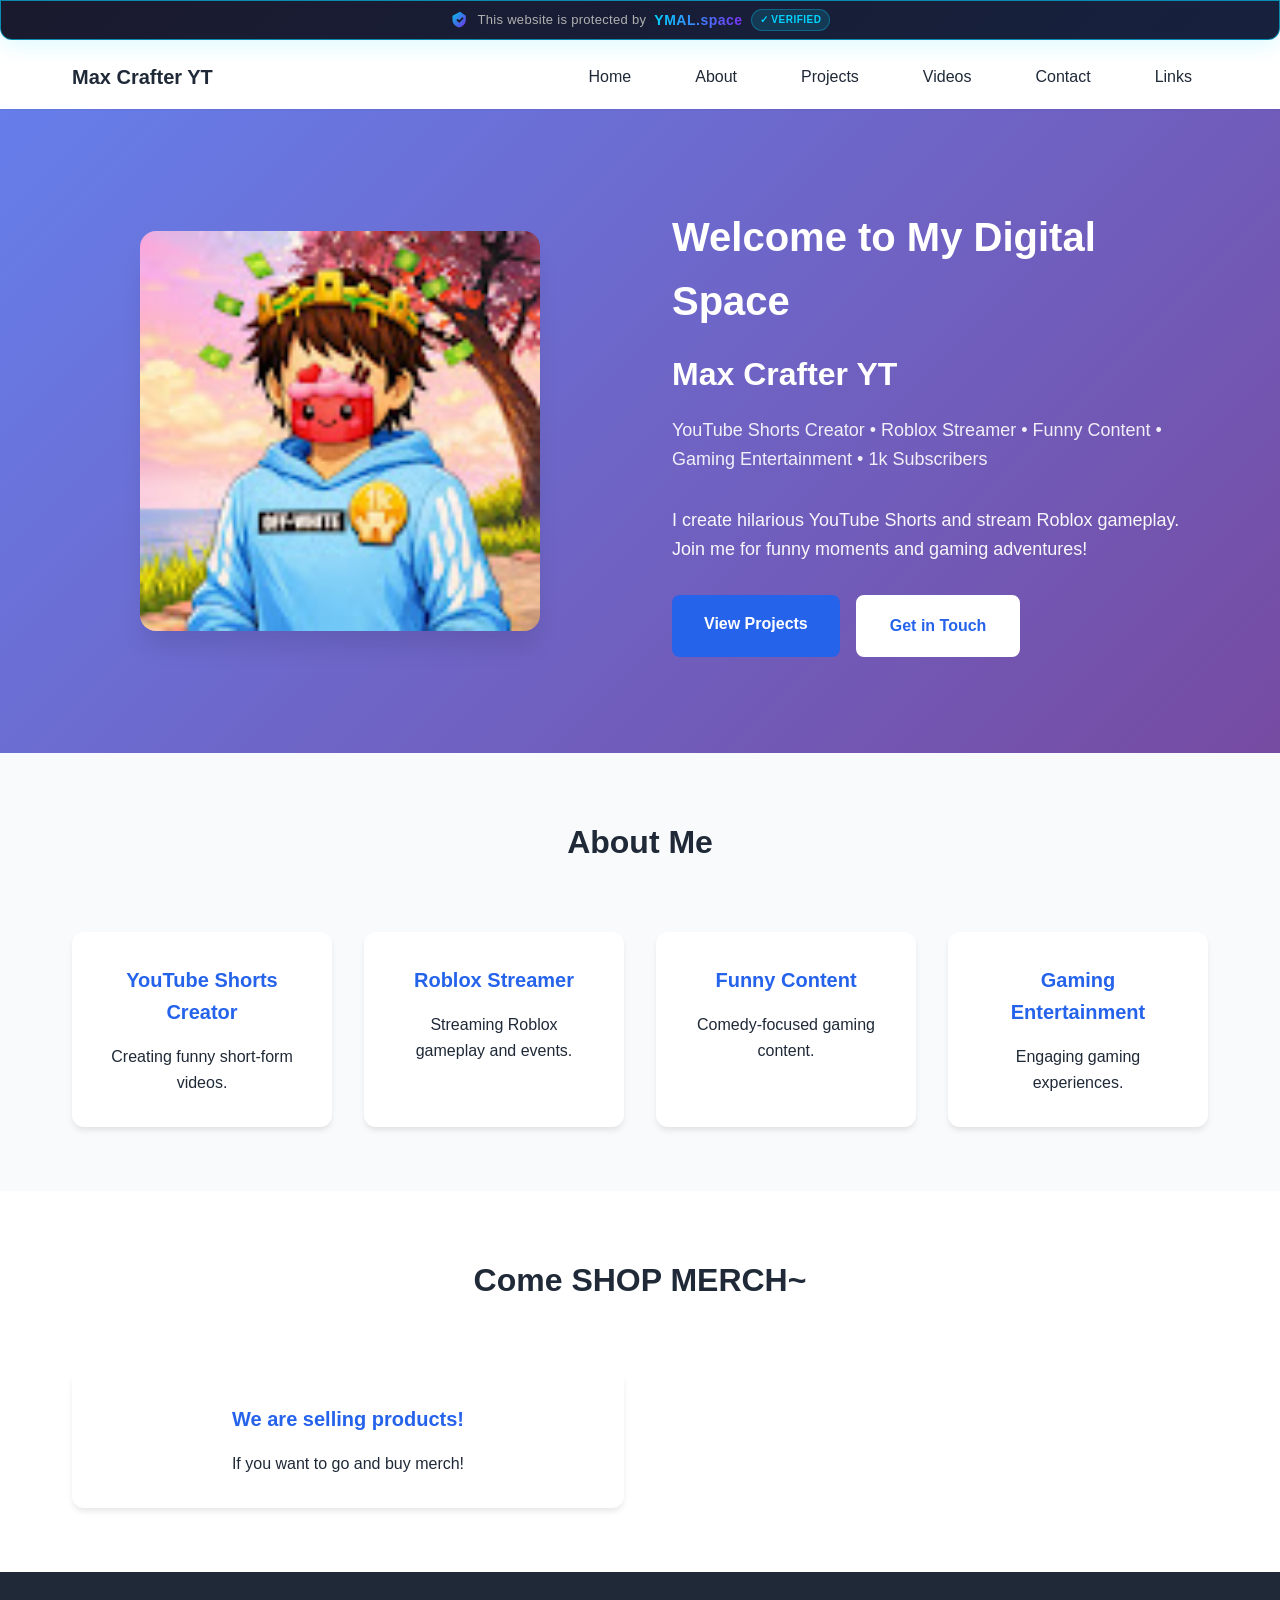
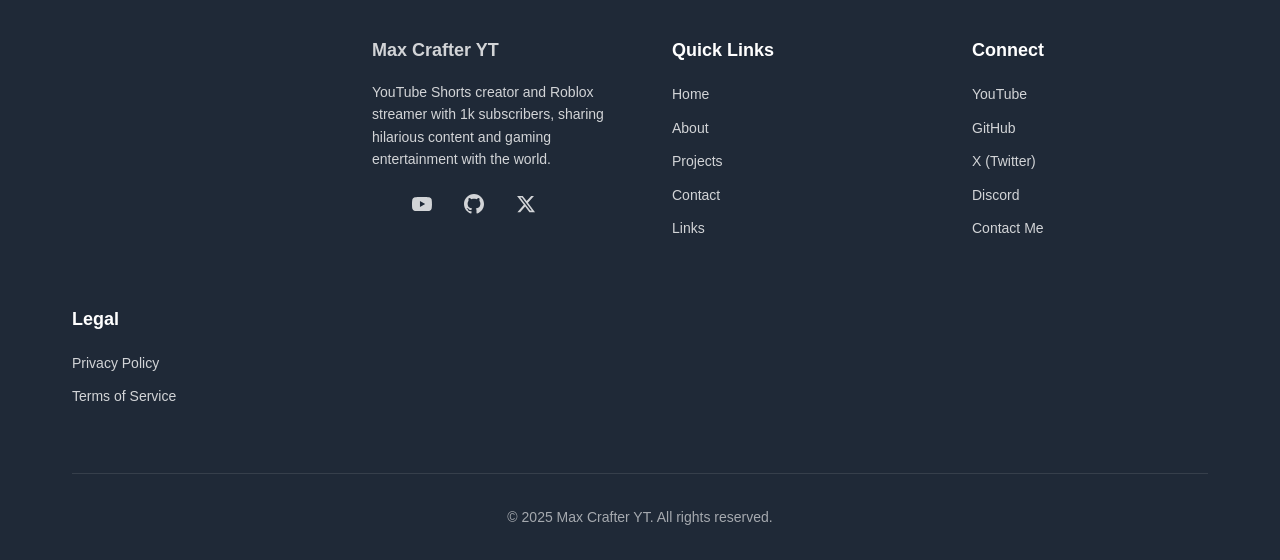
==== commit b0912bad: "Update index.html" ====
--- a/index.html
+++ b/index.html
@@ -238,6 +238,22 @@
                 <h3>Gaming Entertainment</h3>
                 <p>Engaging gaming experiences.</p>
             </div>
+        </div>
+    </div>
+</section>
+
+    <!-- SHOP Preview Section -->
+<section class="section about-preview">
+    <div class="container">
+        <h2>Come SHOP MERCH~</h2>
+
+        <div class="about-grid">
+            <div class="about-card">
+                <h3>We are selling products!</h3>
+                <p>If you want to go and buy merch!</p>
+                <a href="https://shop.max-yt2025.space/" target="_blank" rel="noopener noreferrer" aria-label="Max Crafter YT | Store">
+            </div>
+
         </div>
     </div>
 </section>
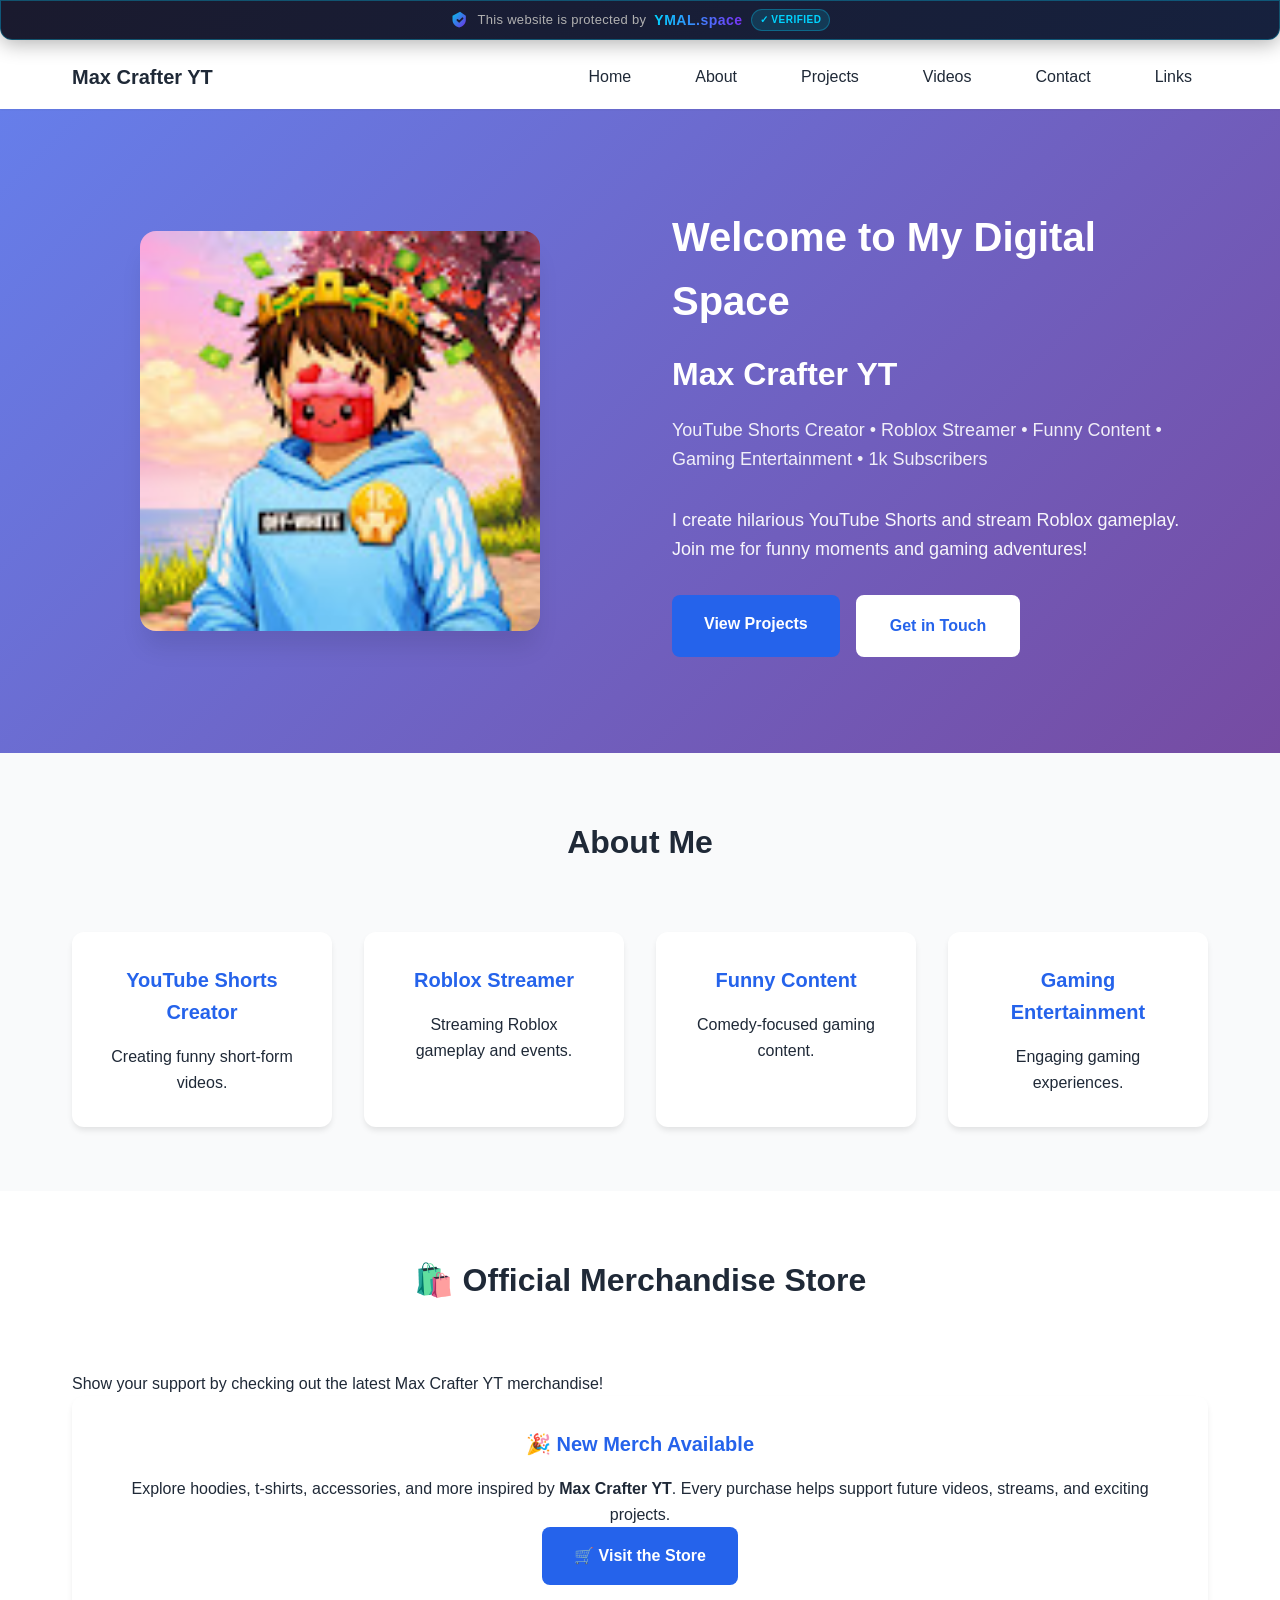
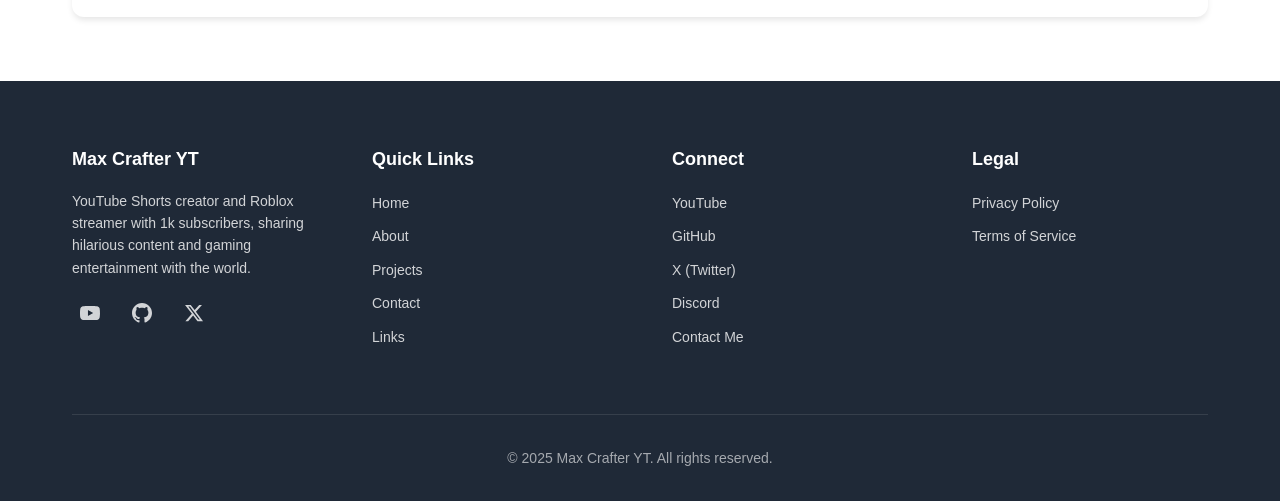
==== commit 8570f2fb: "Update index.html" ====
--- a/index.html
+++ b/index.html
@@ -242,18 +242,32 @@
     </div>
 </section>
 
-    <!-- SHOP Preview Section -->
+<!-- SHOP Preview Section -->
 <section class="section about-preview">
     <div class="container">
-        <h2>Come SHOP MERCH~</h2>
+        <h2>🛍️ Official Merchandise Store</h2>
+        <p class="section-subtitle">
+            Show your support by checking out the latest Max Crafter YT merchandise!
+        </p>
 
         <div class="about-grid">
             <div class="about-card">
-                <h3>We are selling products!</h3>
-                <p>If you want to go and buy merch!</p>
-                <a href="https://shop.max-yt2025.space/" target="_blank" rel="noopener noreferrer" aria-label="Max Crafter YT | Store">
-            </div>
-
+                <h3>🎉 New Merch Available</h3>
+
+                <p>
+                    Explore hoodies, t-shirts, accessories, and more inspired by
+                    <strong>Max Crafter YT</strong>. Every purchase helps support
+                    future videos, streams, and exciting projects.
+                </p>
+
+                <a href="https://shop.max-yt2025.space/"
+                   target="_blank"
+                   rel="noopener noreferrer"
+                   class="btn btn-primary"
+                   aria-label="Visit the Max Crafter YT Merchandise Store">
+                    🛒 Visit the Store
+                </a>
+            </div>
         </div>
     </div>
 </section>
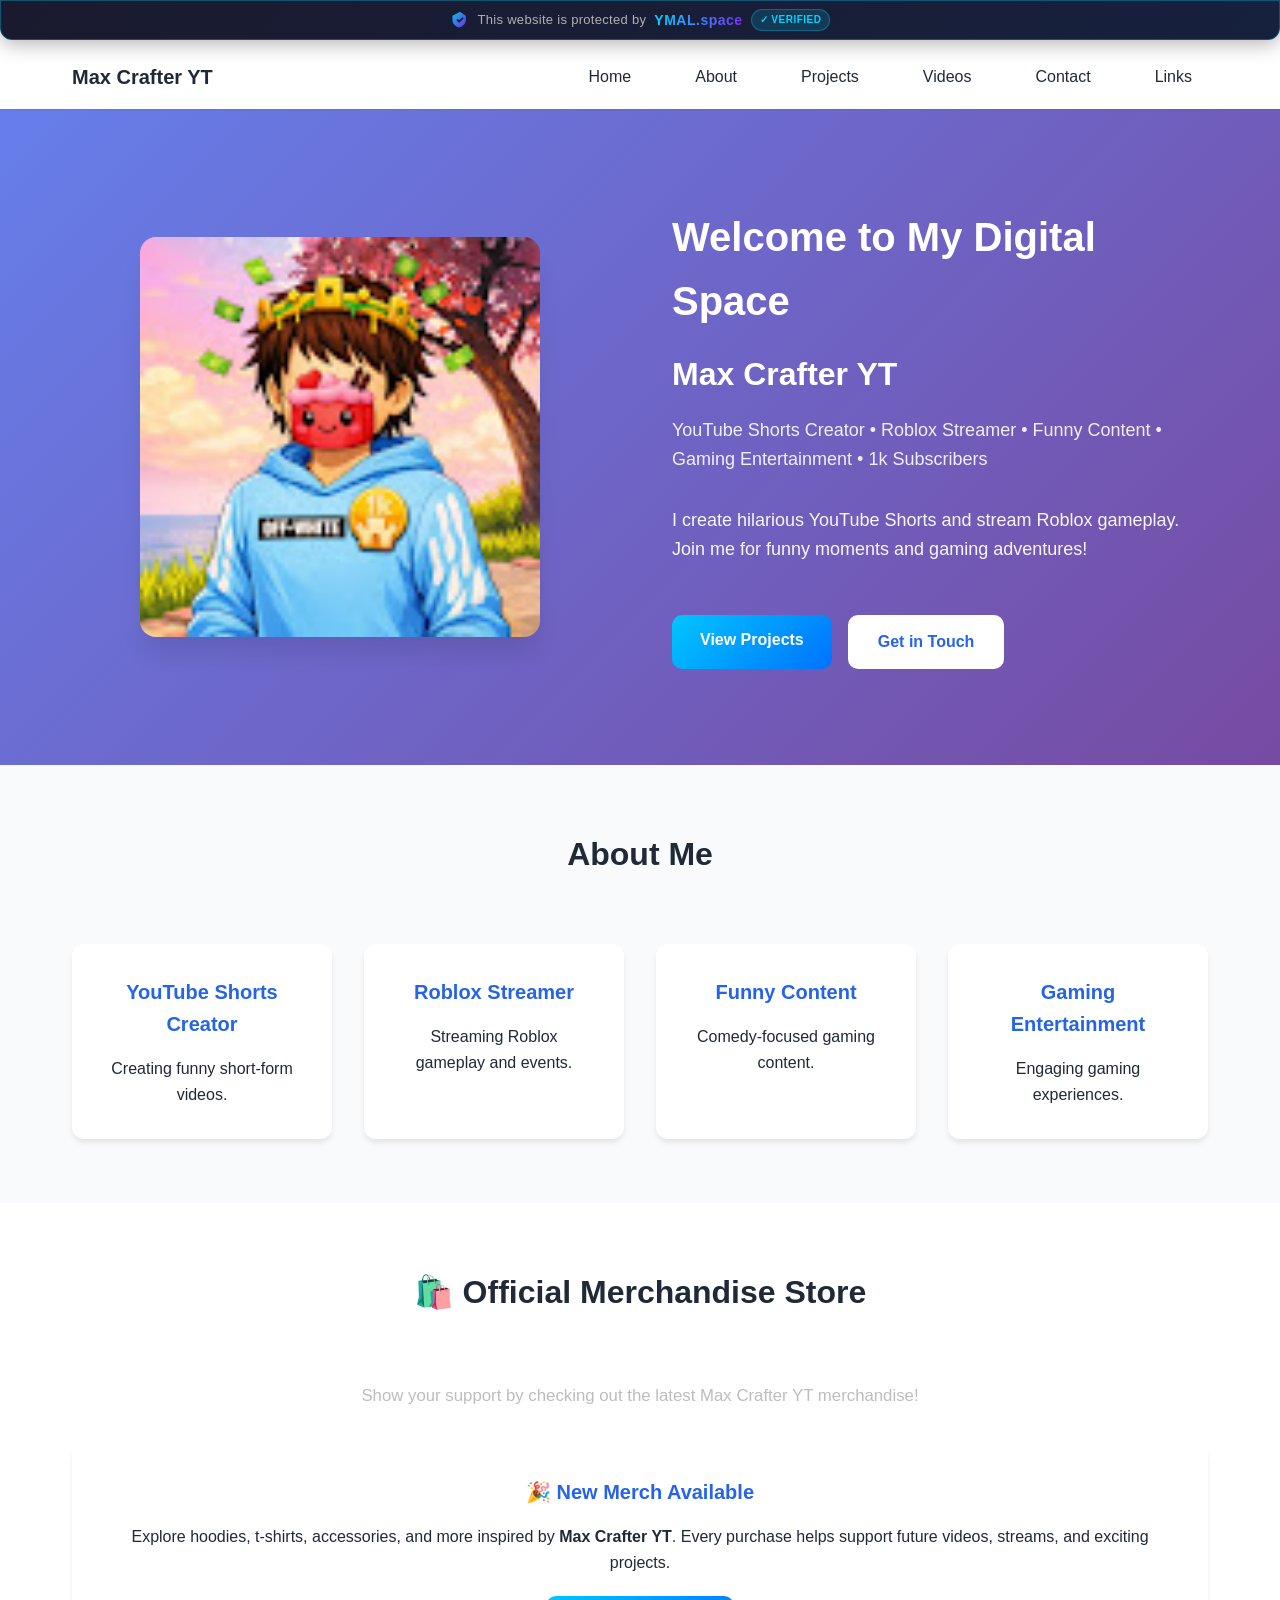
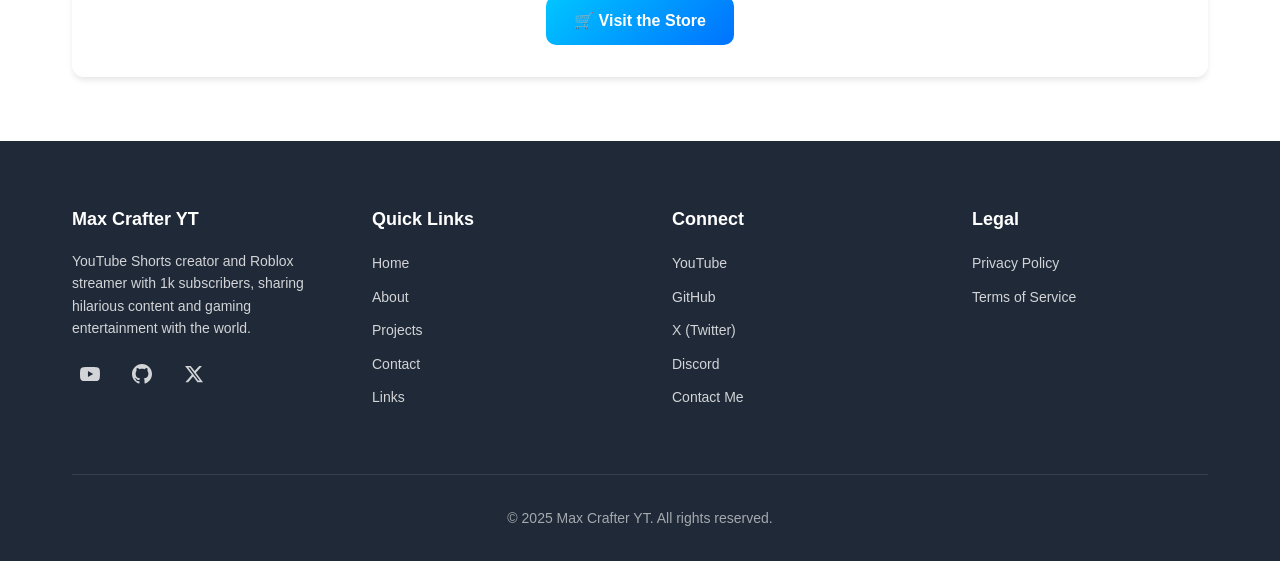
==== commit c3b17ae9: "Add styles for section subtitle and buttons Added styles for section subtitle and button elements." ====
--- a/index.html
+++ b/index.html
@@ -135,6 +135,33 @@
                 padding-top: 38px;
             }
         }
+
+        .section-subtitle {
+    text-align: center;
+    color: #bdbdbd;
+    margin-bottom: 35px;
+    font-size: 1.05rem;
+}
+
+.btn {
+    display: inline-block;
+    margin-top: 20px;
+    padding: 12px 28px;
+    border-radius: 10px;
+    text-decoration: none;
+    font-weight: 700;
+    transition: all 0.25s ease;
+}
+
+.btn-primary {
+    background: linear-gradient(135deg, #00c6ff, #0072ff);
+    color: #fff;
+}
+
+.btn-primary:hover {
+    transform: translateY(-3px);
+    box-shadow: 0 8px 20px rgba(0, 114, 255, 0.35);
+}
     </style>
 </head>
 
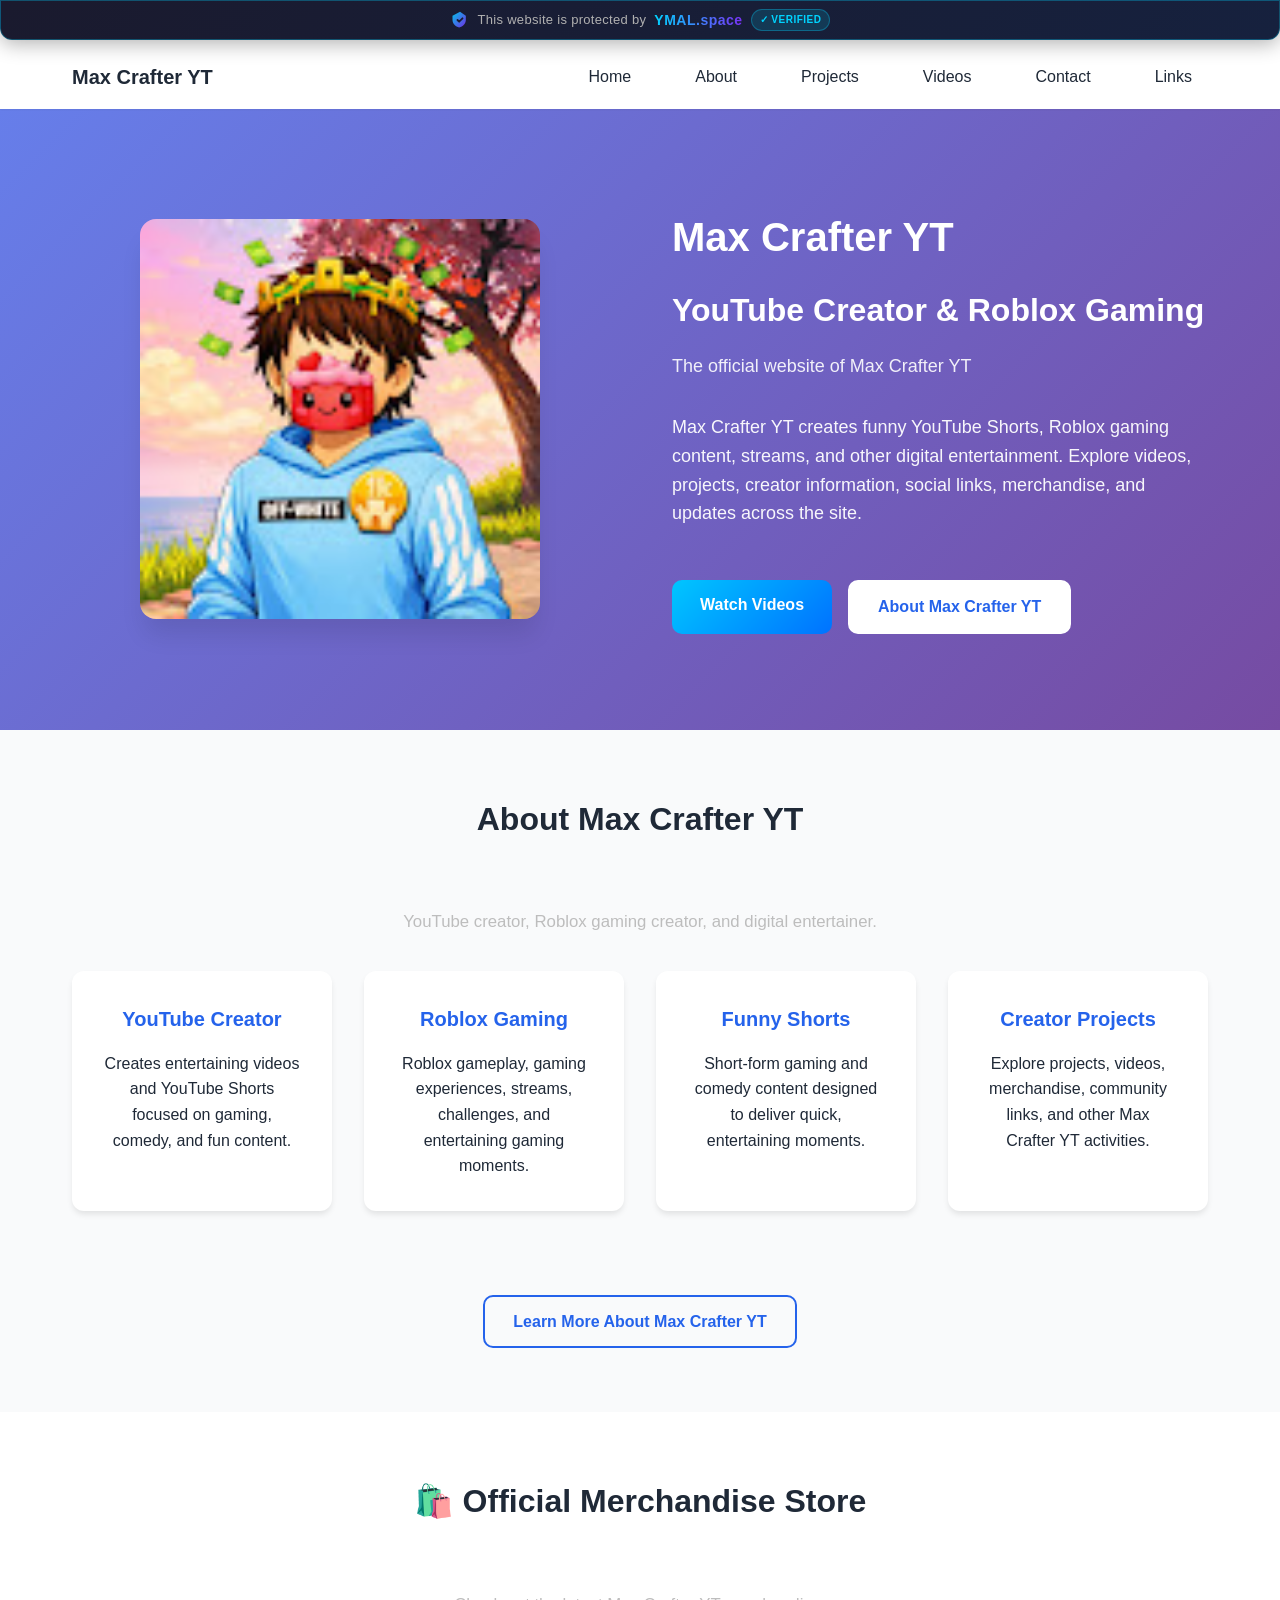
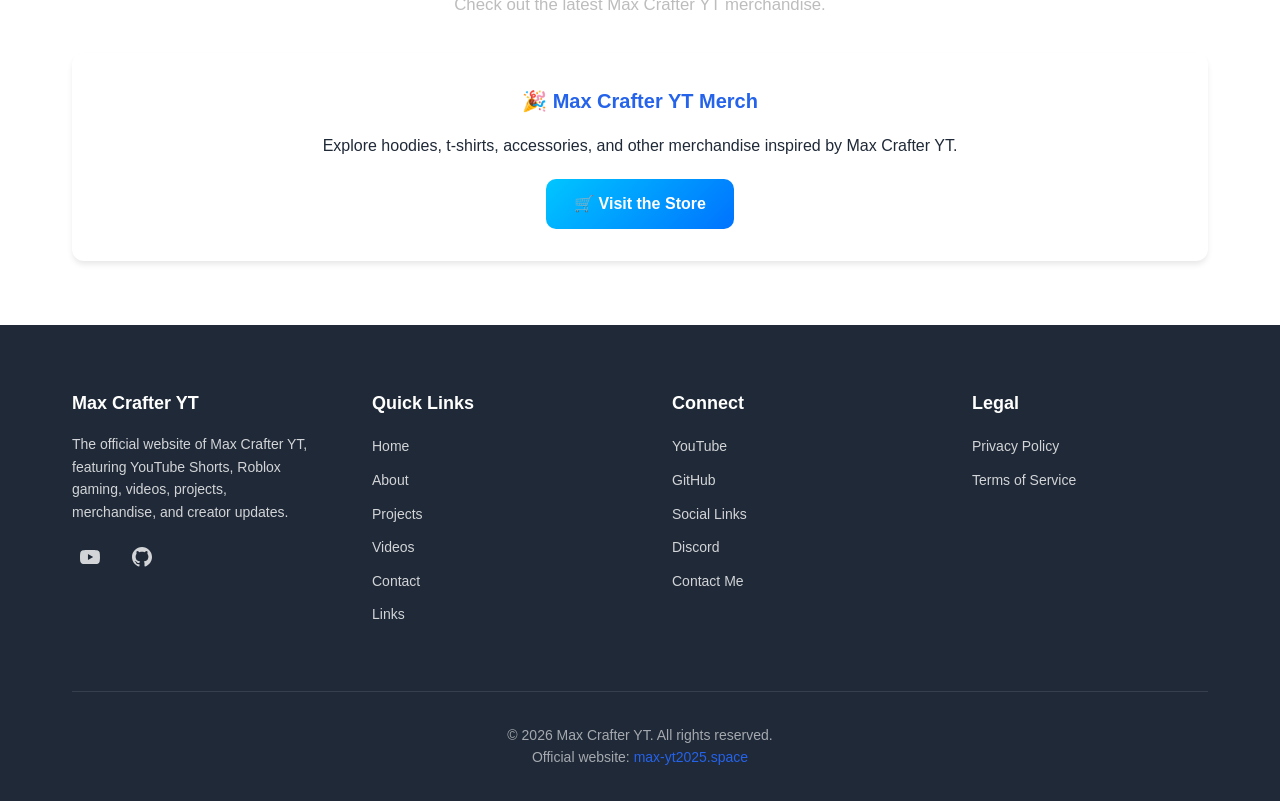
==== commit 212ce4ce: "Update index.html" ====
--- a/index.html
+++ b/index.html
@@ -3,39 +3,96 @@
 <head>
     <meta charset="UTF-8">
     <meta name="viewport" content="width=device-width, initial-scale=1.0">
-    
-    <title>Max Crafter YT - YouTube Shorts Creator & Roblox Streamer</title>
-    <meta name="description" content="Max Crafter YT is a funny YouTube Shorts creator and Roblox streamer with 1k subscribers. Discover hilarious content, gaming streams, and digital entertainment.">
+
+    <title>Max Crafter YT | YouTube Creator & Roblox Gaming</title>
+
+    <meta
+        name="description"
+        content="The official website of Max Crafter YT, a YouTube creator focused on funny Shorts, Roblox gaming content, streams, projects, and digital entertainment."
+    >
+
     <meta name="author" content="Max Crafter YT">
     <meta name="robots" content="index, follow">
-    
+    <meta name="googlebot" content="index, follow">
+
     <link rel="canonical" href="https://max-yt2025.space/">
-    
+
+    <!-- Open Graph -->
     <meta property="og:type" content="website">
     <meta property="og:url" content="https://max-yt2025.space/">
-    <meta property="og:title" content="Max Crafter YT - YouTube Shorts Creator & Roblox Streamer">
-    <meta property="og:description" content="Max Crafter YT is a funny YouTube Shorts creator and Roblox streamer with 1k subscribers. Discover hilarious content, gaming streams, and digital entertainment.">
+    <meta property="og:title" content="Max Crafter YT | Official Website">
+    <meta
+        property="og:description"
+        content="The official website of Max Crafter YT featuring YouTube Shorts, Roblox gaming, videos, projects, links, and updates."
+    >
     <meta property="og:image" content="https://max-yt2025.space/assets/profile2.jpg">
     <meta property="og:image:width" content="1200">
     <meta property="og:image:height" content="630">
     <meta property="og:site_name" content="Max Crafter YT">
-    
+
+    <!-- X / Twitter -->
     <meta name="twitter:card" content="summary_large_image">
     <meta name="twitter:url" content="https://max-yt2025.space/">
-    <meta name="twitter:title" content="Max Crafter YT - YouTube Shorts Creator & Roblox Streamer">
-    <meta name="twitter:description" content="Max Crafter YT is a funny YouTube Shorts creator and Roblox streamer with 1k subscribers. Discover hilarious content, gaming streams, and digital entertainment.">
-    <meta name="twitter:image" content="https://max-yt2025.space/assets/twitter-image.jpg">
-    <meta name="twitter:site" content="@max-yt2025">
-    
-    <link rel="icon" type="image/x-icon" href="favicon/favicon.ico">
-    <link rel="stylesheet" href="css/styles.css">
-
-    <script async src="https://pagead2.googlesyndication.com/pagead/js/adsbygoogle.js?client=ca-pub-3309273645696464"
-     crossorigin="anonymous"></script>
-    
-    <!-- YMAL Banner CSS -->
+    <meta name="twitter:title" content="Max Crafter YT | Official Website">
+    <meta
+        name="twitter:description"
+        content="The official website of Max Crafter YT — YouTube Shorts, Roblox gaming, funny content, projects, and updates."
+    >
+    <meta name="twitter:image" content="https://max-yt2025.space/assets/profile2.jpg">
+
+    <meta name="theme-color" content="#2563eb">
+
+    <link rel="icon" type="image/x-icon" href="/favicon/favicon.ico">
+    <link rel="stylesheet" href="/css/styles.css">
+
+    <!-- Google AdSense -->
+    <script
+        async
+        src="https://pagead2.googlesyndication.com/pagead/js/adsbygoogle.js?client=ca-pub-3309273645696464"
+        crossorigin="anonymous">
+    </script>
+
+    <!-- ================================
+         WEBSITE STRUCTURED DATA
+    ================================= -->
+
+    <script type="application/ld+json">
+    {
+        "@context": "https://schema.org",
+        "@type": "WebSite",
+        "@id": "https://max-yt2025.space/#website",
+        "url": "https://max-yt2025.space/",
+        "name": "Max Crafter YT",
+        "alternateName": "Max Crafter YT Official Website",
+        "description": "The official website for Max Crafter YT, a YouTube creator focused on funny Shorts, Roblox gaming content, streams, and digital entertainment.",
+        "publisher": {
+            "@id": "https://max-yt2025.space/#person"
+        }
+    }
+    </script>
+
+    <!-- ================================
+         PERSON / CREATOR STRUCTURED DATA
+    ================================= -->
+
+    <script type="application/ld+json">
+    {
+        "@context": "https://schema.org",
+        "@type": "Person",
+        "@id": "https://max-yt2025.space/#person",
+        "name": "Max Crafter YT",
+        "alternateName": "max-yt2025",
+        "description": "YouTube creator known for funny Shorts, Roblox gaming content, streams, and digital entertainment.",
+        "url": "https://max-yt2025.space/",
+        "image": "https://max-yt2025.space/assets/profile2.jpg",
+        "sameAs": [
+            "https://youtube.com/@max-yt2025",
+            "https://github.com/max-yt2025"
+        ]
+    }
+    </script>
+
     <style>
-        /* YMAL Banner Styles */
         .ymal-banner {
             background: linear-gradient(135deg, #1a1a2e 0%, #16213e 100%);
             border: 1px solid rgba(0, 212, 255, 0.3);
@@ -53,18 +110,18 @@
             left: 0;
             z-index: 10000;
         }
-        
+
         .ymal-banner:hover {
             border-color: rgba(0, 212, 255, 0.6);
             box-shadow: 0 4px 25px rgba(0, 212, 255, 0.15);
         }
-        
+
         .shield-icon {
             width: 20px;
             height: 20px;
             flex-shrink: 0;
         }
-        
+
         .banner-text {
             color: #b0b0b0;
             font-size: 13px;
@@ -72,7 +129,7 @@
             letter-spacing: 0.3px;
             white-space: nowrap;
         }
-        
+
         .banner-brand {
             background: linear-gradient(90deg, #00d4ff, #7b2ff7);
             -webkit-background-clip: text;
@@ -82,17 +139,9 @@
             font-size: 14px;
             letter-spacing: 0.5px;
             white-space: nowrap;
-            cursor: pointer;
             text-decoration: none;
         }
-        
-        .banner-brand:hover {
-            background: linear-gradient(90deg, #33ddff, #9b4fff);
-            -webkit-background-clip: text;
-            -webkit-text-fill-color: transparent;
-            background-clip: text;
-        }
-        
+
         .verified-badge {
             background: rgba(0, 212, 255, 0.15);
             border: 1px solid rgba(0, 212, 255, 0.3);
@@ -104,270 +153,597 @@
             letter-spacing: 0.5px;
             white-space: nowrap;
         }
-        
-        /* Push body content down to make room for fixed banner */
+
         body {
             padding-top: 45px;
         }
-        
-        /* Responsive adjustments */
+
+        .section-subtitle {
+            text-align: center;
+            color: #bdbdbd;
+            margin-bottom: 35px;
+            font-size: 1.05rem;
+        }
+
+        .btn {
+            display: inline-block;
+            margin-top: 20px;
+            padding: 12px 28px;
+            border-radius: 10px;
+            text-decoration: none;
+            font-weight: 700;
+            transition: all 0.25s ease;
+        }
+
+        .btn-primary {
+            background: linear-gradient(135deg, #00c6ff, #0072ff);
+            color: #fff;
+        }
+
+        .btn-primary:hover {
+            transform: translateY(-3px);
+            box-shadow: 0 8px 20px rgba(0, 114, 255, 0.35);
+        }
+
         @media (max-width: 480px) {
             .ymal-banner {
                 padding: 6px 12px;
                 gap: 6px;
-                border-radius: 0 0 8px 8px;
             }
+
             .banner-text {
                 font-size: 11px;
             }
+
             .banner-brand {
                 font-size: 12px;
             }
+
             .verified-badge {
                 font-size: 9px;
                 padding: 2px 6px;
             }
+
             .shield-icon {
                 width: 18px;
                 height: 18px;
             }
+
             body {
                 padding-top: 38px;
             }
         }
-
-        .section-subtitle {
-    text-align: center;
-    color: #bdbdbd;
-    margin-bottom: 35px;
-    font-size: 1.05rem;
-}
-
-.btn {
-    display: inline-block;
-    margin-top: 20px;
-    padding: 12px 28px;
-    border-radius: 10px;
-    text-decoration: none;
-    font-weight: 700;
-    transition: all 0.25s ease;
-}
-
-.btn-primary {
-    background: linear-gradient(135deg, #00c6ff, #0072ff);
-    color: #fff;
-}
-
-.btn-primary:hover {
-    transform: translateY(-3px);
-    box-shadow: 0 8px 20px rgba(0, 114, 255, 0.35);
-}
     </style>
 </head>
 
 <body>
-    <!-- YMAL Banner -->
-    <div class="ymal-banner">
-        <!-- Shield Icon -->
-        <svg class="shield-icon" viewBox="0 0 24 24" fill="none" xmlns="http://www.w3.org/2000/svg">
+
+    <!-- YMAL Protection Banner -->
+    <div class="ymal-banner" aria-label="Website protection information">
+
+        <svg class="shield-icon"
+             viewBox="0 0 24 24"
+             fill="none"
+             xmlns="http://www.w3.org/2000/svg"
+             aria-hidden="true">
+
             <defs>
-                <linearGradient id="shieldGrad" x1="0%" y1="0%" x2="100%" y2="100%">
-                    <stop offset="0%" style="stop-color:#00d4ff;stop-opacity:1" />
-                    <stop offset="100%" style="stop-color:#7b2ff7;stop-opacity:1" />
+                <linearGradient id="shieldGrad"
+                                x1="0%"
+                                y1="0%"
+                                x2="100%"
+                                y2="100%">
+                    <stop offset="0%" style="stop-color:#00d4ff"/>
+                    <stop offset="100%" style="stop-color:#7b2ff7"/>
                 </linearGradient>
             </defs>
-            <path d="M12 2L3 7V12C3 16.4183 6.58172 20 11 21C15.4183 20 19 16.4183 19 12V7L12 2Z" 
-                  fill="url(#shieldGrad)" opacity="0.9"/>
-            <path d="M9 12L11 14L15 10" stroke="#1a1a2e" stroke-width="2.2" stroke-linecap="round" stroke-linejoin="round"/>
+
+            <path
+                d="M12 2L3 7V12C3 16.4183 6.58172 20 11 21C15.4183 20 19 16.4183 19 12V7L12 2Z"
+                fill="url(#shieldGrad)"
+                opacity="0.9"/>
+
+            <path
+                d="M9 12L11 14L15 10"
+                stroke="#1a1a2e"
+                stroke-width="2.2"
+                stroke-linecap="round"
+                stroke-linejoin="round"/>
         </svg>
-        
-        <!-- Text -->
-        <span class="banner-text">This website is protected by</span>
-        
-        <!-- Brand -->
-        <a href="https://github.com/max-yt2025/portected-by-ymal-banner" target="_blank" class="banner-brand">
+
+        <span class="banner-text">
+            This website is protected by
+        </span>
+
+        <a
+            href="https://ymal.space/"
+            target="_blank"
+            rel="noopener noreferrer"
+            class="banner-brand">
             YMAL.space
         </a>
-        
-        <!-- Verified Badge -->
-        <span class="verified-badge">✓ VERIFIED</span>
+
+        <span class="verified-badge">
+            ✓ VERIFIED
+        </span>
     </div>
-    
-<nav class="navbar">
-    <div class="container">
-        <div class="nav-brand">
-            <a href="/">Max Crafter YT</a>
+
+
+    <!-- Navigation -->
+    <nav class="navbar" aria-label="Main navigation">
+
+        <div class="container">
+
+            <div class="nav-brand">
+                <a href="/" aria-label="Max Crafter YT Home">
+                    Max Crafter YT
+                </a>
+            </div>
+
+            <button
+                class="nav-toggle"
+                id="navToggle"
+                aria-label="Toggle navigation"
+                aria-expanded="false">
+
+                <span></span>
+                <span></span>
+                <span></span>
+            </button>
+
+            <ul class="nav-menu" id="navMenu">
+
+                <li>
+                    <a href="/" class="active">
+                        Home
+                    </a>
+                </li>
+
+                <li>
+                    <a href="/about.html">
+                        About
+                    </a>
+                </li>
+
+                <li>
+                    <a href="/projects.html">
+                        Projects
+                    </a>
+                </li>
+
+                <li>
+                    <a href="/videos.html">
+                        Videos
+                    </a>
+                </li>
+
+                <li>
+                    <a href="/contact.html">
+                        Contact
+                    </a>
+                </li>
+
+                <li>
+                    <a href="/links.html">
+                        Links
+                    </a>
+                </li>
+
+            </ul>
         </div>
-
-        <button class="nav-toggle" id="navToggle" aria-label="Toggle navigation">
-            <span></span>
-            <span></span>
-            <span></span>
-        </button>
-
-        <ul class="nav-menu" id="navMenu">
-            <li><a href="/" class="active">Home</a></li>
-            <li><a href="/about.html">About</a></li>
-            <li><a href="/projects.html">Projects</a></li>
-            <li><a href="/videos.html">Videos</a></li>
-            <li><a href="/contact.html">Contact</a></li>
-            <li><a href="/links.html">Links</a></li>
-        </ul>
-    </div>
-</nav>
-
-<header class="hero">
-    <div class="container">
-        <div class="hero-content">
-            <div class="hero-image">
-                <img src="assets/profile2.jpg" alt="Max Crafter YT Profile" width="400" height="400">
-            </div>
-
-            <div class="hero-text">
-                <h1>Welcome to My Digital Space</h1>
-                <h2>Max Crafter YT</h2>
-                <p class="hero-tagline">YouTube Shorts Creator • Roblox Streamer • Funny Content • Gaming Entertainment • 1k Subscribers</p>
-                <p class="hero-description">
-                    I create hilarious YouTube Shorts and stream Roblox gameplay. Join me for funny moments and gaming adventures!
-                </p>
-
-                <div class="hero-buttons">
-                    <a href="/projects.html" class="btn btn-primary">View Projects</a>
-                    <a href="/contact.html" class="btn btn-secondary">Get in Touch</a>
+    </nav>
+
+
+    <!-- Hero -->
+    <header class="hero">
+
+        <div class="container">
+
+            <div class="hero-content">
+
+                <div class="hero-image">
+
+                    <img
+                        src="/assets/profile2.jpg"
+                        alt="Max Crafter YT"
+                        width="400"
+                        height="400"
+                        fetchpriority="high">
+
+                </div>
+
+                <div class="hero-text">
+
+                    <h1>
+                        Max Crafter YT
+                    </h1>
+
+                    <h2>
+                        YouTube Creator & Roblox Gaming
+                    </h2>
+
+                    <p class="hero-tagline">
+                        The official website of Max Crafter YT
+                    </p>
+
+                    <p class="hero-description">
+                        Max Crafter YT creates funny YouTube Shorts,
+                        Roblox gaming content, streams, and other
+                        digital entertainment. Explore videos,
+                        projects, creator information, social links,
+                        merchandise, and updates across the site.
+                    </p>
+
+                    <div class="hero-buttons">
+
+                        <a
+                            href="/videos.html"
+                            class="btn btn-primary">
+                            Watch Videos
+                        </a>
+
+                        <a
+                            href="/about.html"
+                            class="btn btn-secondary">
+                            About Max Crafter YT
+                        </a>
+
+                    </div>
+
                 </div>
             </div>
         </div>
-    </div>
-</header>
-
-<!-- About Preview Section -->
-<section class="section about-preview">
-    <div class="container">
-        <h2>About Me</h2>
-
-        <div class="about-grid">
-            <div class="about-card">
-                <h3>YouTube Shorts Creator</h3>
-                <p>Creating funny short-form videos.</p>
+    </header>
+
+
+    <!-- About Preview -->
+    <section class="section about-preview">
+
+        <div class="container">
+
+            <h2>
+                About Max Crafter YT
+            </h2>
+
+            <p class="section-subtitle">
+                YouTube creator, Roblox gaming creator,
+                and digital entertainer.
+            </p>
+
+            <div class="about-grid">
+
+                <div class="about-card">
+                    <h3>
+                        YouTube Creator
+                    </h3>
+
+                    <p>
+                        Creates entertaining videos and
+                        YouTube Shorts focused on gaming,
+                        comedy, and fun content.
+                    </p>
+                </div>
+
+                <div class="about-card">
+                    <h3>
+                        Roblox Gaming
+                    </h3>
+
+                    <p>
+                        Roblox gameplay, gaming experiences,
+                        streams, challenges, and entertaining
+                        gaming moments.
+                    </p>
+                </div>
+
+                <div class="about-card">
+                    <h3>
+                        Funny Shorts
+                    </h3>
+
+                    <p>
+                        Short-form gaming and comedy content
+                        designed to deliver quick,
+                        entertaining moments.
+                    </p>
+                </div>
+
+                <div class="about-card">
+                    <h3>
+                        Creator Projects
+                    </h3>
+
+                    <p>
+                        Explore projects, videos, merchandise,
+                        community links, and other Max Crafter YT
+                        activities.
+                    </p>
+                </div>
+
             </div>
 
-            <div class="about-card">
-                <h3>Roblox Streamer</h3>
-                <p>Streaming Roblox gameplay and events.</p>
+            <div class="section-footer">
+
+                <a
+                    href="/about.html"
+                    class="btn btn-outline">
+                    Learn More About Max Crafter YT
+                </a>
+
             </div>
 
-            <div class="about-card">
-                <h3>Funny Content</h3>
-                <p>Comedy-focused gaming content.</p>
+        </div>
+    </section>
+
+
+    <!-- Merchandise -->
+    <section class="section">
+
+        <div class="container">
+
+            <h2>
+                🛍️ Official Merchandise Store
+            </h2>
+
+            <p class="section-subtitle">
+                Check out the latest Max Crafter YT merchandise.
+            </p>
+
+            <div class="about-grid">
+
+                <div class="about-card">
+
+                    <h3>
+                        🎉 Max Crafter YT Merch
+                    </h3>
+
+                    <p>
+                        Explore hoodies, t-shirts, accessories,
+                        and other merchandise inspired by
+                        Max Crafter YT.
+                    </p>
+
+                    <a
+                        href="https://shop.max-yt2025.space/"
+                        target="_blank"
+                        rel="noopener noreferrer"
+                        class="btn btn-primary">
+                        🛒 Visit the Store
+                    </a>
+
+                </div>
+
             </div>
 
-            <div class="about-card">
-                <h3>Gaming Entertainment</h3>
-                <p>Engaging gaming experiences.</p>
-            </div>
         </div>
-    </div>
-</section>
-
-<!-- SHOP Preview Section -->
-<section class="section about-preview">
-    <div class="container">
-        <h2>🛍️ Official Merchandise Store</h2>
-        <p class="section-subtitle">
-            Show your support by checking out the latest Max Crafter YT merchandise!
-        </p>
-
-        <div class="about-grid">
-            <div class="about-card">
-                <h3>🎉 New Merch Available</h3>
-
-                <p>
-                    Explore hoodies, t-shirts, accessories, and more inspired by
-                    <strong>Max Crafter YT</strong>. Every purchase helps support
-                    future videos, streams, and exciting projects.
-                </p>
-
-                <a href="https://shop.max-yt2025.space/"
-                   target="_blank"
-                   rel="noopener noreferrer"
-                   class="btn btn-primary"
-                   aria-label="Visit the Max Crafter YT Merchandise Store">
-                    🛒 Visit the Store
-                </a>
-            </div>
-        </div>
-    </div>
-</section>
-
-    <audio id="bgmusic" loop>
-    <source src="music.mp3" type="audio/mpeg">
-     </audio>
-    
+    </section>
+
+
+    <!-- Music -->
+    <audio id="bgmusic" loop preload="none">
+        <source src="/music.mp3" type="audio/mpeg">
+    </audio>
+
+
     <!-- Footer -->
     <footer class="footer">
+
         <div class="container">
+
             <div class="footer-content">
+
+                <!-- Brand -->
                 <div class="footer-section">
-                    <h4>Max Crafter YT</h4>
-                    <p>YouTube Shorts creator and Roblox streamer with 1k subscribers, sharing hilarious content and gaming entertainment with the world.</p>
+
+                    <h4>
+                        Max Crafter YT
+                    </h4>
+
+                    <p>
+                        The official website of Max Crafter YT,
+                        featuring YouTube Shorts, Roblox gaming,
+                        videos, projects, merchandise, and
+                        creator updates.
+                    </p>
+
                     <div class="footer-social">
-                        <a href="https://youtube.com/@max-yt2025" target="_blank" rel="noopener noreferrer" aria-label="YouTube">
-                            <svg viewBox="0 0 24 24" width="20" height="20" fill="currentColor">
+
+                        <a
+                            href="https://youtube.com/@max-yt2025"
+                            target="_blank"
+                            rel="noopener noreferrer"
+                            aria-label="Max Crafter YT on YouTube">
+
+                            <svg viewBox="0 0 24 24"
+                                 width="20"
+                                 height="20"
+                                 fill="currentColor"
+                                 aria-hidden="true">
+
                                 <path d="M23.498 6.186a3.016 3.016 0 0 0-2.122-2.136C19.505 3.545 12 3.545 12 3.545s-7.505 0-9.377.505A3.017 3.017 0 0 0 .502 6.186C0 8.07 0 12 0 12s0 3.93.502 5.814a3.016 3.016 0 0 0 2.122 2.136c1.871.505 9.376.505 9.376.505s7.505 0 9.377-.505a3.015 3.015 0 0 0 2.122-2.136C24 15.93 24 12 24 12s0-3.93-.502-5.814zM9.545 15.568V8.432L15.818 12l-6.273 3.568z"/>
                             </svg>
+
                         </a>
-                        <a href="https://github.com/max-yt2025" target="_blank" rel="noopener noreferrer" aria-label="GitHub">
-                            <svg viewBox="0 0 24 24" width="20" height="20" fill="currentColor">
+
+                        <a
+                            href="https://github.com/max-yt2025"
+                            target="_blank"
+                            rel="noopener noreferrer"
+                            aria-label="Max Crafter YT on GitHub">
+
+                            <svg viewBox="0 0 24 24"
+                                 width="20"
+                                 height="20"
+                                 fill="currentColor"
+                                 aria-hidden="true">
+
                                 <path d="M12 0c-6.626 0-12 5.373-12 12 0 5.302 3.438 9.8 8.207 11.387.599.111.793-.261.793-.577v-2.234c-3.338.726-4.033-1.416-4.033-1.416-.546-1.387-1.333-1.756-1.333-1.756-1.089-.745.083-.729.083-.729 1.205.084 1.839 1.237 1.839 1.237 1.07 1.834 2.807 1.304 3.492.997.107-.775.418-1.305.762-1.604-2.665-.305-5.467-1.334-5.467-5.931 0-1.311.469-2.381 1.236-3.221-.124-.303-.535-1.524.117-3.176 0 0 1.008-.322 3.301 1.23.957-.266 1.983-.399 3.003-.404 1.02.005 2.047.138 3.006.404 2.291-1.552 3.297-1.23 3.297-1.23.653 1.653.242 2.874.118 3.176.77.84 1.235 1.911 1.235 3.221 0 4.609-2.807 5.624-5.479 5.921.43.372.823 1.102.823 2.222v3.293c0 .319.192.694.801.576 4.765-1.589 8.199-6.086 8.199-11.386 0-6.627-5.373-12-12-12z"/>
                             </svg>
+
                         </a>
-                        <a href="https://twitter.com/max-yt2025" target="_blank" rel="noopener noreferrer" aria-label="X (Twitter)">
-                            <svg viewBox="0 0 24 24" width="20" height="20" fill="currentColor">
-                                <path d="M18.244 2.25h3.308l-7.227 8.26 8.502 11.24H16.17l-5.214-6.817L4.99 21.75H1.68l7.73-8.835L1.254 2.25H8.08l4.713 6.231zm-1.161 17.52h1.833L7.084 4.126H5.117z"/>
-                            </svg>
-                        </a>
+
                     </div>
                 </div>
+
+
+                <!-- Quick Links -->
                 <div class="footer-section">
-                    <h4>Quick Links</h4>
+
+                    <h4>
+                        Quick Links
+                    </h4>
+
                     <ul>
-                        <li><a href="/">Home</a></li>
-                        <li><a href="/about.html">About</a></li>
-                        <li><a href="/projects.html">Projects</a></li>
-                        <li><a href="/contact.html">Contact</a></li>
-                        <li><a href="/links.html">Links</a></li>
+
+                        <li>
+                            <a href="/">
+                                Home
+                            </a>
+                        </li>
+
+                        <li>
+                            <a href="/about.html">
+                                About
+                            </a>
+                        </li>
+
+                        <li>
+                            <a href="/projects.html">
+                                Projects
+                            </a>
+                        </li>
+
+                        <li>
+                            <a href="/videos.html">
+                                Videos
+                            </a>
+                        </li>
+
+                        <li>
+                            <a href="/contact.html">
+                                Contact
+                            </a>
+                        </li>
+
+                        <li>
+                            <a href="/links.html">
+                                Links
+                            </a>
+                        </li>
+
                     </ul>
-                </div>
+
+                </div>
+
+
+                <!-- Connect -->
                 <div class="footer-section">
-                    <h4>Connect</h4>
+
+                    <h4>
+                        Connect
+                    </h4>
+
                     <ul>
-                        <li><a href="https://youtube.com/@max-yt2025" target="_blank" rel="noopener noreferrer">YouTube</a></li>
-                        <li><a href="https://github.com/max-yt2025" target="_blank" rel="noopener noreferrer">GitHub</a></li>
-                        <li><a href="https://twitter.com/max_yt2025" target="_blank" rel="noopener noreferrer">X (Twitter)</a></li>
-                        <li><a href="/discord.html" target="_blank" rel="noopener noreferrer">Discord</a></li>
-                        <li><a href="/contact.html">Contact Me</a></li>
+
+                        <li>
+                            <a
+                                href="https://youtube.com/@max-yt2025"
+                                target="_blank"
+                                rel="noopener noreferrer">
+                                YouTube
+                            </a>
+                        </li>
+
+                        <li>
+                            <a
+                                href="https://github.com/max-yt2025"
+                                target="_blank"
+                                rel="noopener noreferrer">
+                                GitHub
+                            </a>
+                        </li>
+
+                        <li>
+                            <a href="/links.html">
+                                Social Links
+                            </a>
+                        </li>
+
+                        <li>
+                            <a href="/discord.html">
+                                Discord
+                            </a>
+                        </li>
+
+                        <li>
+                            <a href="/contact.html">
+                                Contact Me
+                            </a>
+                        </li>
+
                     </ul>
-                </div>
+
+                </div>
+
+
+                <!-- Legal -->
                 <div class="footer-section">
-                    <h4>Legal</h4>
+
+                    <h4>
+                        Legal
+                    </h4>
+
                     <ul>
-                        <li><a href="/privacy.html">Privacy Policy</a></li>
-                        <li><a href="/terms.html">Terms of Service</a></li>
+
+                        <li>
+                            <a href="/privacy.html">
+                                Privacy Policy
+                            </a>
+                        </li>
+
+                        <li>
+                            <a href="/terms.html">
+                                Terms of Service
+                            </a>
+                        </li>
+
                     </ul>
-                </div>
+
+                </div>
+
             </div>
+
+
             <div class="footer-bottom">
-                <p>&copy; 2025 Max Crafter YT. All rights reserved.</p>
+
+                <p>
+                    &copy; 2026 Max Crafter YT. All rights reserved.
+                </p>
+
+                <p>
+                    Official website:
+                    <a href="https://max-yt2025.space/">
+                        max-yt2025.space
+                    </a>
+                </p>
+
             </div>
+
         </div>
     </footer>
 
-<script src="js/script.js"></script>
+
+    <script src="/js/script.js"></script>
+
     <script>
-document.addEventListener("click", () => {
-    document.getElementById("bgmusic").play();
-}, { once: true });
-</script>
+        document.addEventListener("click", function () {
+            const music = document.getElementById("bgmusic");
+
+            if (music) {
+                music.play().catch(() => {});
+            }
+        }, { once: true });
+    </script>
 
 </body>
 </html>
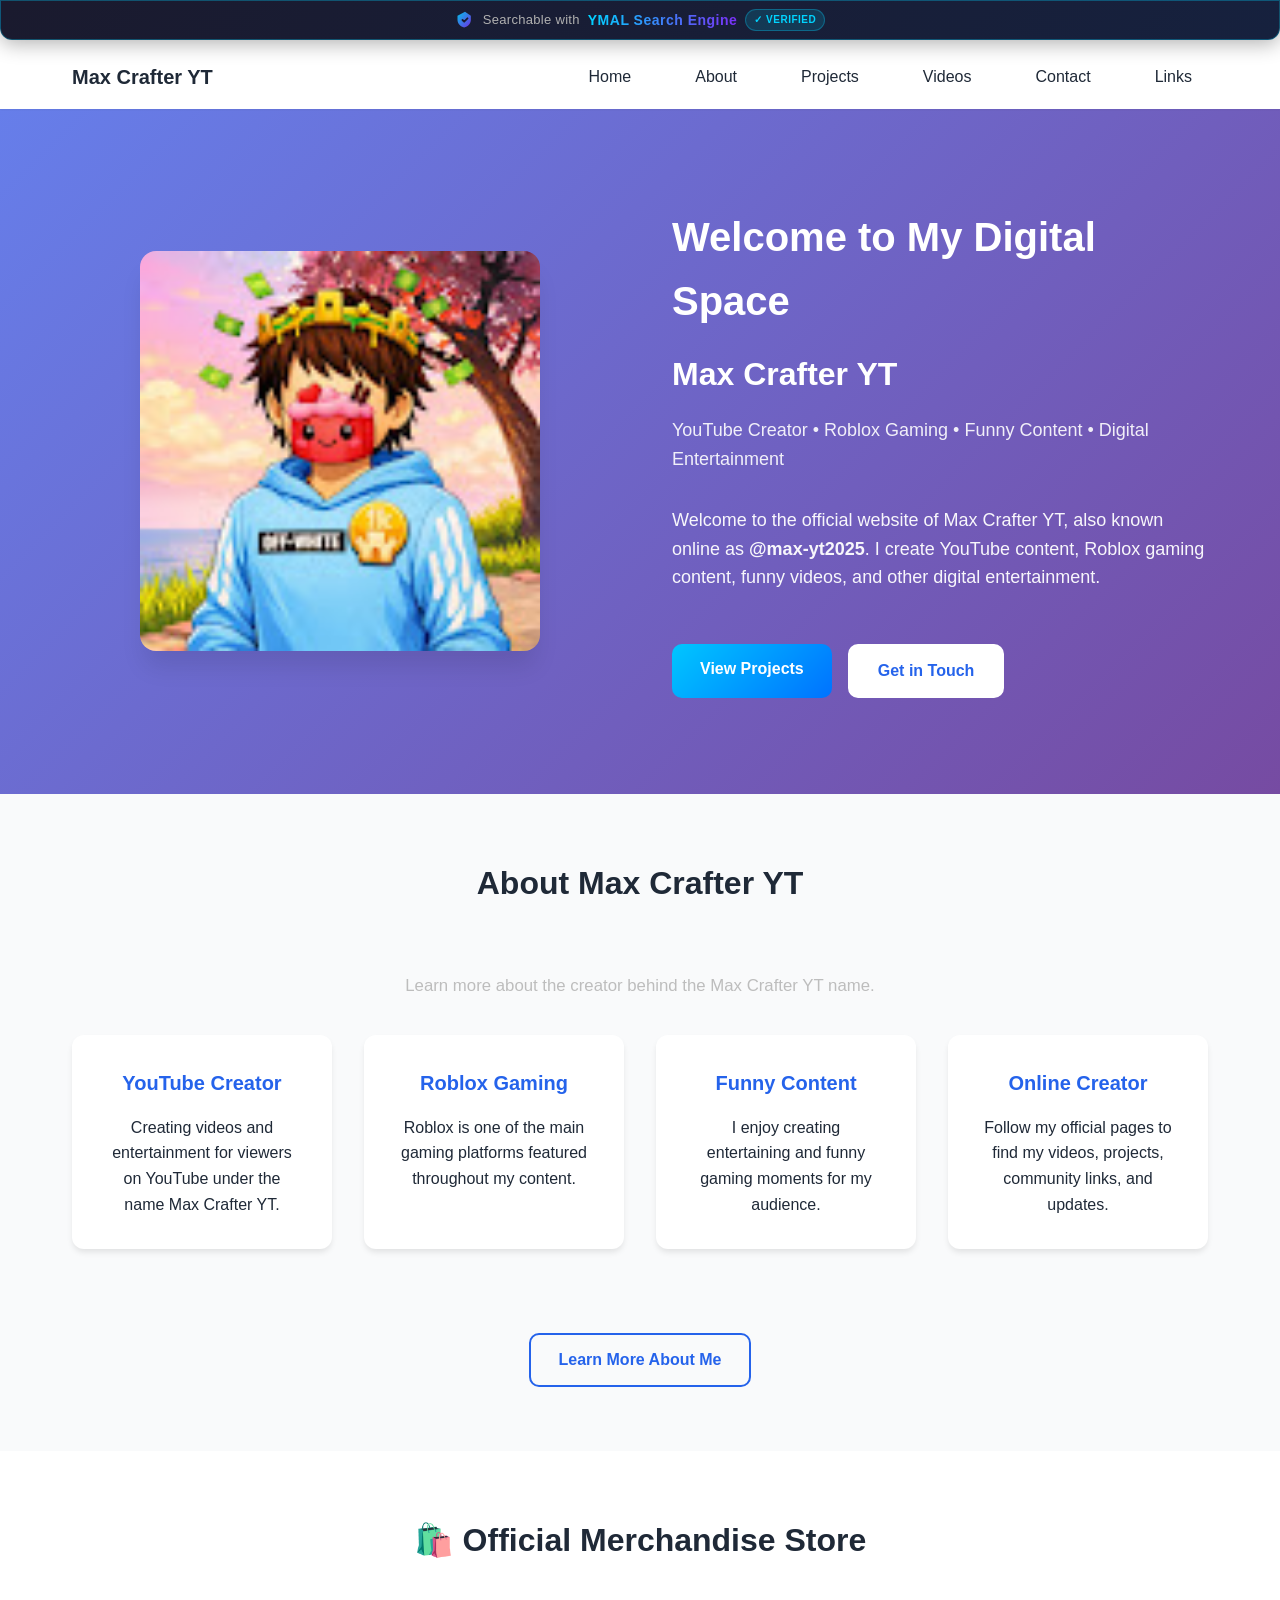
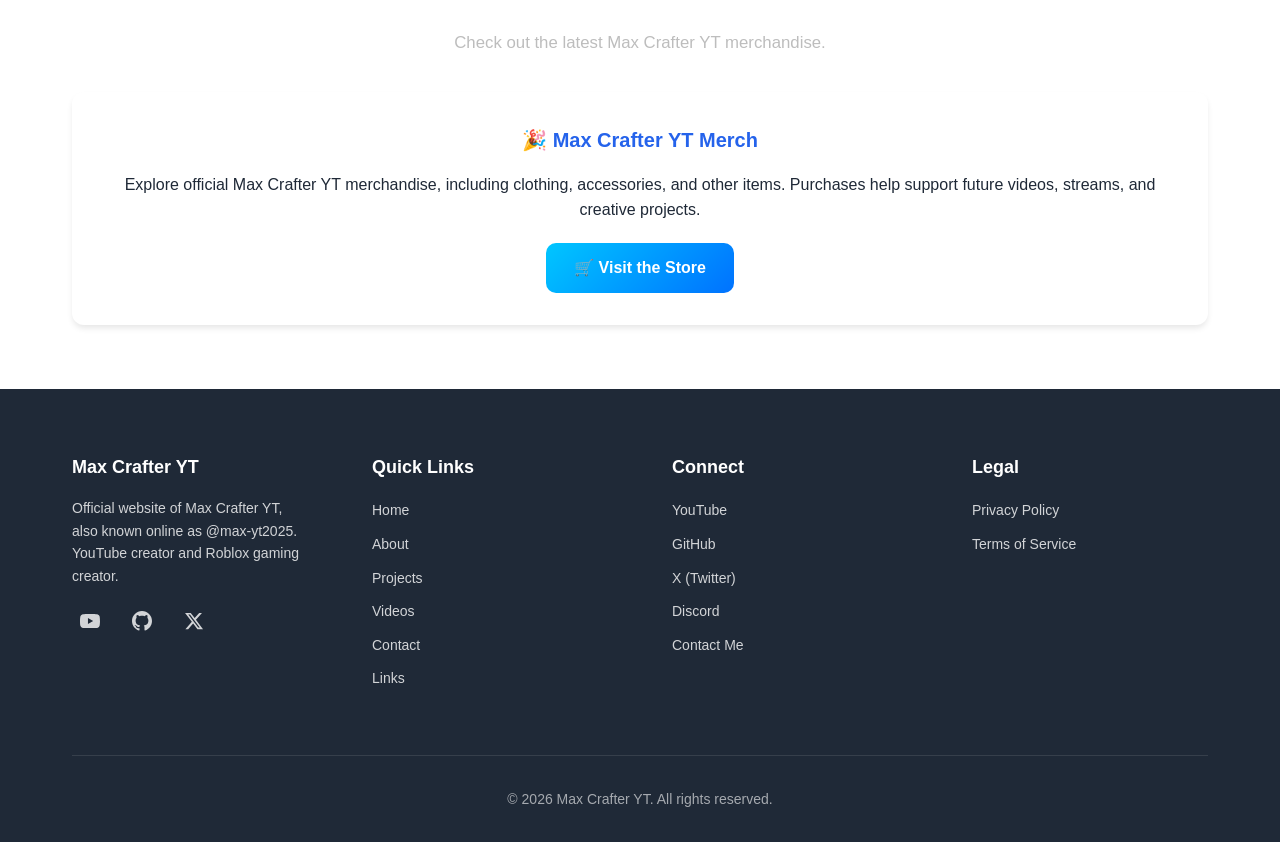
==== commit 46815a58: "Update index.html" ====
--- a/index.html
+++ b/index.html
@@ -6,92 +6,76 @@
 
     <title>Max Crafter YT | YouTube Creator & Roblox Gaming</title>
 
-    <meta
-        name="description"
-        content="The official website of Max Crafter YT, a YouTube creator focused on funny Shorts, Roblox gaming content, streams, projects, and digital entertainment."
-    >
+    <meta name="description" content="Max Crafter YT is a YouTube creator and Roblox gaming creator known as @max-yt2025. Explore videos, projects, official links, and information about Max Crafter YT.">
 
     <meta name="author" content="Max Crafter YT">
     <meta name="robots" content="index, follow">
-    <meta name="googlebot" content="index, follow">
 
     <link rel="canonical" href="https://max-yt2025.space/">
 
     <!-- Open Graph -->
     <meta property="og:type" content="website">
     <meta property="og:url" content="https://max-yt2025.space/">
-    <meta property="og:title" content="Max Crafter YT | Official Website">
-    <meta
-        property="og:description"
-        content="The official website of Max Crafter YT featuring YouTube Shorts, Roblox gaming, videos, projects, links, and updates."
-    >
+    <meta property="og:title" content="Max Crafter YT | YouTube Creator & Roblox Gaming">
+    <meta property="og:description" content="Official website of Max Crafter YT (@max-yt2025), a YouTube creator and Roblox gaming creator.">
     <meta property="og:image" content="https://max-yt2025.space/assets/profile2.jpg">
     <meta property="og:image:width" content="1200">
     <meta property="og:image:height" content="630">
     <meta property="og:site_name" content="Max Crafter YT">
 
-    <!-- X / Twitter -->
+    <!-- Twitter / X -->
     <meta name="twitter:card" content="summary_large_image">
     <meta name="twitter:url" content="https://max-yt2025.space/">
-    <meta name="twitter:title" content="Max Crafter YT | Official Website">
-    <meta
-        name="twitter:description"
-        content="The official website of Max Crafter YT — YouTube Shorts, Roblox gaming, funny content, projects, and updates."
-    >
-    <meta name="twitter:image" content="https://max-yt2025.space/assets/profile2.jpg">
-
-    <meta name="theme-color" content="#2563eb">
-
-    <link rel="icon" type="image/x-icon" href="/favicon/favicon.ico">
-    <link rel="stylesheet" href="/css/styles.css">
+    <meta name="twitter:title" content="Max Crafter YT | YouTube Creator & Roblox Gaming">
+    <meta name="twitter:description" content="Official website of Max Crafter YT (@max-yt2025), a YouTube creator and Roblox gaming creator.">
+    <meta name="twitter:image" content="https://max-yt2025.space/assets/twitter-image.jpg">
+
+    <link rel="icon" type="image/x-icon" href="favicon/favicon.ico">
+    <link rel="stylesheet" href="css/styles.css">
 
     <!-- Google AdSense -->
-    <script
-        async
+    <script async
         src="https://pagead2.googlesyndication.com/pagead/js/adsbygoogle.js?client=ca-pub-3309273645696464"
-        crossorigin="anonymous">
+        crossorigin="anonymous"></script>
+
+    <!-- Person / Creator structured data -->
+    <script type="application/ld+json">
+    {
+        "@context": "https://schema.org",
+        "@type": "Person",
+        "name": "Max Crafter YT",
+        "alternateName": [
+            "@max-yt2025",
+            "Max Crafter"
+        ],
+        "url": "https://max-yt2025.space/",
+        "image": "https://max-yt2025.space/assets/profile2.jpg",
+        "description": "Max Crafter YT is a YouTube creator and Roblox gaming creator known online as @max-yt2025.",
+        "sameAs": [
+            "https://youtube.com/@max-yt2025",
+            "https://github.com/max-yt2025",
+            "https://twitter.com/max_yt2025",
+            "https://max-yt2025.space/discord"
+        ]
+    }
     </script>
 
-    <!-- ================================
-         WEBSITE STRUCTURED DATA
-    ================================= -->
-
+    <!-- Website structured data -->
     <script type="application/ld+json">
     {
         "@context": "https://schema.org",
         "@type": "WebSite",
-        "@id": "https://max-yt2025.space/#website",
+        "name": "Max Crafter YT",
         "url": "https://max-yt2025.space/",
-        "name": "Max Crafter YT",
-        "alternateName": "Max Crafter YT Official Website",
-        "description": "The official website for Max Crafter YT, a YouTube creator focused on funny Shorts, Roblox gaming content, streams, and digital entertainment.",
+        "description": "The official website of Max Crafter YT, a YouTube creator and Roblox gaming creator.",
         "publisher": {
-            "@id": "https://max-yt2025.space/#person"
+            "@type": "Person",
+            "name": "Max Crafter YT"
         }
     }
     </script>
 
-    <!-- ================================
-         PERSON / CREATOR STRUCTURED DATA
-    ================================= -->
-
-    <script type="application/ld+json">
-    {
-        "@context": "https://schema.org",
-        "@type": "Person",
-        "@id": "https://max-yt2025.space/#person",
-        "name": "Max Crafter YT",
-        "alternateName": "max-yt2025",
-        "description": "YouTube creator known for funny Shorts, Roblox gaming content, streams, and digital entertainment.",
-        "url": "https://max-yt2025.space/",
-        "image": "https://max-yt2025.space/assets/profile2.jpg",
-        "sameAs": [
-            "https://youtube.com/@max-yt2025",
-            "https://github.com/max-yt2025"
-        ]
-    }
-    </script>
-
+    <!-- YMAL Banner -->
     <style>
         .ymal-banner {
             background: linear-gradient(135deg, #1a1a2e 0%, #16213e 100%);
@@ -139,7 +123,15 @@
             font-size: 14px;
             letter-spacing: 0.5px;
             white-space: nowrap;
+            cursor: pointer;
             text-decoration: none;
+        }
+
+        .banner-brand:hover {
+            background: linear-gradient(90deg, #33ddff, #9b4fff);
+            -webkit-background-clip: text;
+            -webkit-text-fill-color: transparent;
+            background-clip: text;
         }
 
         .verified-badge {
@@ -189,6 +181,7 @@
             .ymal-banner {
                 padding: 6px 12px;
                 gap: 6px;
+                border-radius: 0 0 8px 8px;
             }
 
             .banner-text {
@@ -218,9 +211,8 @@
 
 <body>
 
-    <!-- YMAL Protection Banner -->
-    <div class="ymal-banner" aria-label="Website protection information">
-
+    <!-- YMAL Search Engine Banner -->
+    <div class="ymal-banner">
         <svg class="shield-icon"
              viewBox="0 0 24 24"
              fill="none"
@@ -233,34 +225,33 @@
                                 y1="0%"
                                 x2="100%"
                                 y2="100%">
-                    <stop offset="0%" style="stop-color:#00d4ff"/>
-                    <stop offset="100%" style="stop-color:#7b2ff7"/>
+                    <stop offset="0%"
+                          style="stop-color:#00d4ff;stop-opacity:1" />
+                    <stop offset="100%"
+                          style="stop-color:#7b2ff7;stop-opacity:1" />
                 </linearGradient>
             </defs>
 
-            <path
-                d="M12 2L3 7V12C3 16.4183 6.58172 20 11 21C15.4183 20 19 16.4183 19 12V7L12 2Z"
-                fill="url(#shieldGrad)"
-                opacity="0.9"/>
-
-            <path
-                d="M9 12L11 14L15 10"
-                stroke="#1a1a2e"
-                stroke-width="2.2"
-                stroke-linecap="round"
-                stroke-linejoin="round"/>
+            <path d="M12 2L3 7V12C3 16.4183 6.58172 20 11 21C15.4183 20 19 16.4183 19 12V7L12 2Z"
+                  fill="url(#shieldGrad)"
+                  opacity="0.9"/>
+
+            <path d="M9 12L11 14L15 10"
+                  stroke="#1a1a2e"
+                  stroke-width="2.2"
+                  stroke-linecap="round"
+                  stroke-linejoin="round"/>
         </svg>
 
         <span class="banner-text">
-            This website is protected by
+            Searchable with
         </span>
 
-        <a
-            href="https://ymal.space/"
-            target="_blank"
-            rel="noopener noreferrer"
-            class="banner-brand">
-            YMAL.space
+        <a href="https://ymal.space/"
+           target="_blank"
+           rel="noopener noreferrer"
+           class="banner-brand">
+            YMAL Search Engine
         </a>
 
         <span class="verified-badge">
@@ -268,222 +259,171 @@
         </span>
     </div>
 
-
     <!-- Navigation -->
-    <nav class="navbar" aria-label="Main navigation">
-
+    <nav class="navbar">
         <div class="container">
 
             <div class="nav-brand">
-                <a href="/" aria-label="Max Crafter YT Home">
-                    Max Crafter YT
-                </a>
+                <a href="/">Max Crafter YT</a>
             </div>
 
-            <button
-                class="nav-toggle"
-                id="navToggle"
-                aria-label="Toggle navigation"
-                aria-expanded="false">
+            <button class="nav-toggle"
+                    id="navToggle"
+                    aria-label="Toggle navigation"
+                    aria-expanded="false">
 
                 <span></span>
                 <span></span>
                 <span></span>
+
             </button>
 
             <ul class="nav-menu" id="navMenu">
 
                 <li>
-                    <a href="/" class="active">
-                        Home
-                    </a>
+                    <a href="/" class="active">Home</a>
                 </li>
 
                 <li>
-                    <a href="/about.html">
-                        About
-                    </a>
+                    <a href="/about">About</a>
                 </li>
 
                 <li>
-                    <a href="/projects.html">
-                        Projects
-                    </a>
+                    <a href="/projects">Projects</a>
                 </li>
 
                 <li>
-                    <a href="/videos.html">
-                        Videos
-                    </a>
+                    <a href="/videos">Videos</a>
                 </li>
 
                 <li>
-                    <a href="/contact.html">
-                        Contact
-                    </a>
+                    <a href="/contact">Contact</a>
                 </li>
 
                 <li>
-                    <a href="/links.html">
-                        Links
-                    </a>
+                    <a href="/links">Links</a>
                 </li>
 
             </ul>
+
         </div>
     </nav>
 
-
     <!-- Hero -->
     <header class="hero">
-
         <div class="container">
 
             <div class="hero-content">
 
                 <div class="hero-image">
-
                     <img
-                        src="/assets/profile2.jpg"
+                        src="assets/profile2.jpg"
                         alt="Max Crafter YT"
                         width="400"
-                        height="400"
-                        fetchpriority="high">
-
+                        height="400">
                 </div>
 
                 <div class="hero-text">
 
-                    <h1>
-                        Max Crafter YT
-                    </h1>
-
-                    <h2>
-                        YouTube Creator & Roblox Gaming
-                    </h2>
+                    <h1>Welcome to My Digital Space</h1>
+
+                    <h2>Max Crafter YT</h2>
 
                     <p class="hero-tagline">
-                        The official website of Max Crafter YT
+                        YouTube Creator • Roblox Gaming • Funny Content • Digital Entertainment
                     </p>
 
                     <p class="hero-description">
-                        Max Crafter YT creates funny YouTube Shorts,
-                        Roblox gaming content, streams, and other
-                        digital entertainment. Explore videos,
-                        projects, creator information, social links,
-                        merchandise, and updates across the site.
+                        Welcome to the official website of Max Crafter YT,
+                        also known online as <strong>@max-yt2025</strong>.
+                        I create YouTube content, Roblox gaming content,
+                        funny videos, and other digital entertainment.
                     </p>
 
                     <div class="hero-buttons">
 
-                        <a
-                            href="/videos.html"
-                            class="btn btn-primary">
-                            Watch Videos
+                        <a href="/projects"
+                           class="btn btn-primary">
+                            View Projects
                         </a>
 
-                        <a
-                            href="/about.html"
-                            class="btn btn-secondary">
-                            About Max Crafter YT
+                        <a href="/contact"
+                           class="btn btn-secondary">
+                            Get in Touch
                         </a>
 
                     </div>
 
                 </div>
+
             </div>
+
         </div>
     </header>
 
-
     <!-- About Preview -->
     <section class="section about-preview">
 
         <div class="container">
 
-            <h2>
-                About Max Crafter YT
-            </h2>
+            <h2>About Max Crafter YT</h2>
 
             <p class="section-subtitle">
-                YouTube creator, Roblox gaming creator,
-                and digital entertainer.
+                Learn more about the creator behind the Max Crafter YT name.
             </p>
 
             <div class="about-grid">
 
                 <div class="about-card">
-                    <h3>
-                        YouTube Creator
-                    </h3>
-
+                    <h3>YouTube Creator</h3>
                     <p>
-                        Creates entertaining videos and
-                        YouTube Shorts focused on gaming,
-                        comedy, and fun content.
+                        Creating videos and entertainment for viewers on YouTube
+                        under the name Max Crafter YT.
                     </p>
                 </div>
 
                 <div class="about-card">
-                    <h3>
-                        Roblox Gaming
-                    </h3>
-
+                    <h3>Roblox Gaming</h3>
                     <p>
-                        Roblox gameplay, gaming experiences,
-                        streams, challenges, and entertaining
-                        gaming moments.
+                        Roblox is one of the main gaming platforms featured
+                        throughout my content.
                     </p>
                 </div>
 
                 <div class="about-card">
-                    <h3>
-                        Funny Shorts
-                    </h3>
-
+                    <h3>Funny Content</h3>
                     <p>
-                        Short-form gaming and comedy content
-                        designed to deliver quick,
-                        entertaining moments.
+                        I enjoy creating entertaining and funny gaming moments
+                        for my audience.
                     </p>
                 </div>
 
                 <div class="about-card">
-                    <h3>
-                        Creator Projects
-                    </h3>
-
+                    <h3>Online Creator</h3>
                     <p>
-                        Explore projects, videos, merchandise,
-                        community links, and other Max Crafter YT
-                        activities.
+                        Follow my official pages to find my videos, projects,
+                        community links, and updates.
                     </p>
                 </div>
 
             </div>
 
             <div class="section-footer">
-
-                <a
-                    href="/about.html"
-                    class="btn btn-outline">
-                    Learn More About Max Crafter YT
+                <a href="/about" class="btn btn-outline">
+                    Learn More About Me
                 </a>
-
             </div>
 
         </div>
+
     </section>
 
-
-    <!-- Merchandise -->
-    <section class="section">
+    <!-- Official Merchandise -->
+    <section class="section about-preview">
 
         <div class="container">
 
-            <h2>
-                🛍️ Official Merchandise Store
-            </h2>
+            <h2>🛍️ Official Merchandise Store</h2>
 
             <p class="section-subtitle">
                 Check out the latest Max Crafter YT merchandise.
@@ -493,21 +433,20 @@
 
                 <div class="about-card">
 
-                    <h3>
-                        🎉 Max Crafter YT Merch
-                    </h3>
+                    <h3>🎉 Max Crafter YT Merch</h3>
 
                     <p>
-                        Explore hoodies, t-shirts, accessories,
-                        and other merchandise inspired by
-                        Max Crafter YT.
-                    </p>
-
-                    <a
-                        href="https://shop.max-yt2025.space/"
-                        target="_blank"
-                        rel="noopener noreferrer"
-                        class="btn btn-primary">
+                        Explore official Max Crafter YT merchandise,
+                        including clothing, accessories, and other items.
+                        Purchases help support future videos, streams,
+                        and creative projects.
+                    </p>
+
+                    <a href="https://shop.max-yt2025.space/"
+                       target="_blank"
+                       rel="noopener noreferrer"
+                       class="btn btn-primary"
+                       aria-label="Visit the official Max Crafter YT merchandise store">
                         🛒 Visit the Store
                     </a>
 
@@ -516,14 +455,13 @@
             </div>
 
         </div>
+
     </section>
 
-
-    <!-- Music -->
-    <audio id="bgmusic" loop preload="none">
-        <source src="/music.mp3" type="audio/mpeg">
+    <!-- Background Music -->
+    <audio id="bgmusic" loop>
+        <source src="music.mp3" type="audio/mpeg">
     </audio>
-
 
     <!-- Footer -->
     <footer class="footer">
@@ -532,187 +470,148 @@
 
             <div class="footer-content">
 
-                <!-- Brand -->
+                <!-- Creator -->
                 <div class="footer-section">
 
-                    <h4>
-                        Max Crafter YT
-                    </h4>
+                    <h4>Max Crafter YT</h4>
 
                     <p>
-                        The official website of Max Crafter YT,
-                        featuring YouTube Shorts, Roblox gaming,
-                        videos, projects, merchandise, and
-                        creator updates.
+                        Official website of Max Crafter YT,
+                        also known online as @max-yt2025.
+                        YouTube creator and Roblox gaming creator.
                     </p>
 
                     <div class="footer-social">
 
-                        <a
-                            href="https://youtube.com/@max-yt2025"
-                            target="_blank"
-                            rel="noopener noreferrer"
-                            aria-label="Max Crafter YT on YouTube">
+                        <a href="https://youtube.com/@max-yt2025"
+                           target="_blank"
+                           rel="noopener noreferrer"
+                           aria-label="YouTube">
 
                             <svg viewBox="0 0 24 24"
                                  width="20"
                                  height="20"
-                                 fill="currentColor"
-                                 aria-hidden="true">
-
+                                 fill="currentColor">
                                 <path d="M23.498 6.186a3.016 3.016 0 0 0-2.122-2.136C19.505 3.545 12 3.545 12 3.545s-7.505 0-9.377.505A3.017 3.017 0 0 0 .502 6.186C0 8.07 0 12 0 12s0 3.93.502 5.814a3.016 3.016 0 0 0 2.122 2.136c1.871.505 9.376.505 9.376.505s7.505 0 9.377-.505a3.015 3.015 0 0 0 2.122-2.136C24 15.93 24 12 24 12s0-3.93-.502-5.814zM9.545 15.568V8.432L15.818 12l-6.273 3.568z"/>
                             </svg>
 
                         </a>
 
-                        <a
-                            href="https://github.com/max-yt2025"
-                            target="_blank"
-                            rel="noopener noreferrer"
-                            aria-label="Max Crafter YT on GitHub">
+                        <a href="https://github.com/max-yt2025"
+                           target="_blank"
+                           rel="noopener noreferrer"
+                           aria-label="GitHub">
 
                             <svg viewBox="0 0 24 24"
                                  width="20"
                                  height="20"
-                                 fill="currentColor"
-                                 aria-hidden="true">
-
+                                 fill="currentColor">
                                 <path d="M12 0c-6.626 0-12 5.373-12 12 0 5.302 3.438 9.8 8.207 11.387.599.111.793-.261.793-.577v-2.234c-3.338.726-4.033-1.416-4.033-1.416-.546-1.387-1.333-1.756-1.333-1.756-1.089-.745.083-.729.083-.729 1.205.084 1.839 1.237 1.839 1.237 1.07 1.834 2.807 1.304 3.492.997.107-.775.418-1.305.762-1.604-2.665-.305-5.467-1.334-5.467-5.931 0-1.311.469-2.381 1.236-3.221-.124-.303-.535-1.524.117-3.176 0 0 1.008-.322 3.301 1.23.957-.266 1.983-.399 3.003-.404 1.02.005 2.047.138 3.006.404 2.291-1.552 3.297-1.23 3.297-1.23.653 1.653.242 2.874.118 3.176.77.84 1.235 1.911 1.235 3.221 0 4.609-2.807 5.624-5.479 5.921.43.372.823 1.102.823 2.222v3.293c0 .319.192.694.801.576 4.765-1.589 8.199-6.086 8.199-11.386 0-6.627-5.373-12-12-12z"/>
                             </svg>
 
                         </a>
 
+                        <a href="https://twitter.com/max_yt2025"
+                           target="_blank"
+                           rel="noopener noreferrer"
+                           aria-label="X (Twitter)">
+
+                            <svg viewBox="0 0 24 24"
+                                 width="20"
+                                 height="20"
+                                 fill="currentColor">
+                                <path d="M18.244 2.25h3.308l-7.227 8.26 8.502 11.24H16.17l-5.214-6.817L4.99 21.75H1.68l7.73-8.835L1.254 2.25H8.08l4.713 6.231zm-1.161 17.52h1.833L7.084 4.126H5.117z"/>
+                            </svg>
+
+                        </a>
+
                     </div>
-                </div>
-
+
+                </div>
 
                 <!-- Quick Links -->
                 <div class="footer-section">
 
-                    <h4>
-                        Quick Links
-                    </h4>
+                    <h4>Quick Links</h4>
 
                     <ul>
-
-                        <li>
-                            <a href="/">
-                                Home
-                            </a>
-                        </li>
-
-                        <li>
-                            <a href="/about.html">
-                                About
-                            </a>
-                        </li>
-
-                        <li>
-                            <a href="/projects.html">
-                                Projects
-                            </a>
-                        </li>
-
-                        <li>
-                            <a href="/videos.html">
-                                Videos
-                            </a>
-                        </li>
-
-                        <li>
-                            <a href="/contact.html">
-                                Contact
-                            </a>
-                        </li>
-
-                        <li>
-                            <a href="/links.html">
-                                Links
-                            </a>
-                        </li>
-
+                        <li><a href="/">Home</a></li>
+                        <li><a href="/about">About</a></li>
+                        <li><a href="/projects">Projects</a></li>
+                        <li><a href="/videos">Videos</a></li>
+                        <li><a href="/contact">Contact</a></li>
+                        <li><a href="/links">Links</a></li>
                     </ul>
 
                 </div>
-
 
                 <!-- Connect -->
                 <div class="footer-section">
 
-                    <h4>
-                        Connect
-                    </h4>
+                    <h4>Connect</h4>
 
                     <ul>
-
                         <li>
-                            <a
-                                href="https://youtube.com/@max-yt2025"
-                                target="_blank"
-                                rel="noopener noreferrer">
+                            <a href="https://youtube.com/@max-yt2025"
+                               target="_blank"
+                               rel="noopener noreferrer">
                                 YouTube
                             </a>
                         </li>
 
                         <li>
-                            <a
-                                href="https://github.com/max-yt2025"
-                                target="_blank"
-                                rel="noopener noreferrer">
+                            <a href="https://github.com/max-yt2025"
+                               target="_blank"
+                               rel="noopener noreferrer">
                                 GitHub
                             </a>
                         </li>
 
                         <li>
-                            <a href="/links.html">
-                                Social Links
+                            <a href="https://twitter.com/max_yt2025"
+                               target="_blank"
+                               rel="noopener noreferrer">
+                                X (Twitter)
                             </a>
                         </li>
 
                         <li>
-                            <a href="/discord.html">
+                            <a href="/discord">
                                 Discord
                             </a>
                         </li>
 
                         <li>
-                            <a href="/contact.html">
+                            <a href="/contact">
                                 Contact Me
                             </a>
                         </li>
-
                     </ul>
 
                 </div>
-
 
                 <!-- Legal -->
                 <div class="footer-section">
 
-                    <h4>
-                        Legal
-                    </h4>
+                    <h4>Legal</h4>
 
                     <ul>
-
                         <li>
-                            <a href="/privacy.html">
+                            <a href="/privacy">
                                 Privacy Policy
                             </a>
                         </li>
 
                         <li>
-                            <a href="/terms.html">
+                            <a href="/terms">
                                 Terms of Service
                             </a>
                         </li>
-
                     </ul>
 
                 </div>
 
             </div>
-
 
             <div class="footer-bottom">
 
@@ -720,20 +619,13 @@
                     &copy; 2026 Max Crafter YT. All rights reserved.
                 </p>
 
-                <p>
-                    Official website:
-                    <a href="https://max-yt2025.space/">
-                        max-yt2025.space
-                    </a>
-                </p>
-
             </div>
 
         </div>
+
     </footer>
 
-
-    <script src="/js/script.js"></script>
+    <script src="js/script.js"></script>
 
     <script>
         document.addEventListener("click", function () {
